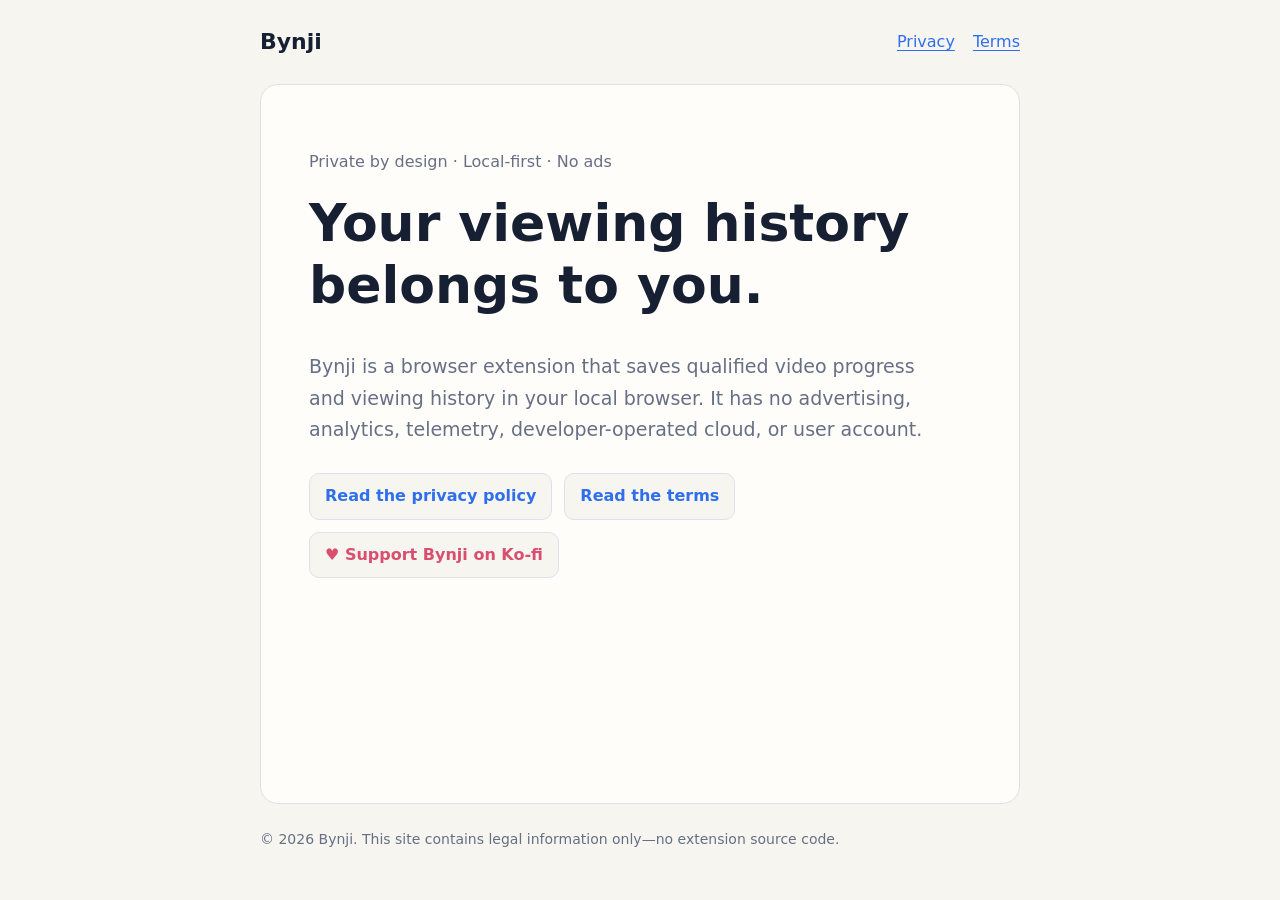
==== index.html @ 29be1745 "Add files via upload" ====
<!doctype html>
<!-- Standalone public legal site for Bynji. -->
<html lang="en">
  <head>
    <meta charset="utf-8" />
    <meta name="viewport" content="width=device-width, initial-scale=1" />
    <meta
      name="description"
      content="Official legal and privacy information for Bynji."
    />
    <title>Bynji · Private, local-first viewing history</title>
    <link rel="stylesheet" href="site.css" />
  </head>
  <body>
    <header>
      <a class="brand" href="index.html">Bynji</a>
      <nav aria-label="Legal pages">
        <a href="privacy.html">Privacy</a>
        <a href="terms.html">Terms</a>
      </nav>
    </header>
    <main>
      <p class="muted">Private by design · Local-first · No ads</p>
      <h1>Your viewing history belongs to you.</h1>
      <p class="lede">
        Bynji is a browser extension that saves qualified video progress and
        viewing history in your local browser. It has no advertising, analytics,
        telemetry, developer-operated cloud, or user account.
      </p>
      <div class="actions">
        <a class="button" href="privacy.html">Read the privacy policy</a>
        <a class="button" href="terms.html">Read the terms</a>
        <a
          class="button button--heart"
          href="https://ko-fi.com/bynji"
          target="_blank"
          rel="noreferrer"
          >♥ Support Bynji on Ko-fi</a
        >
      </div>
    </main>
    <footer>
      © 2026 Bynji. This site contains legal information only—no extension
      source code.
    </footer>
  </body>
</html>
---- site.css ----
/* Standalone Bynji legal-site styles. No extension code is included. */
:root {
  color-scheme: light dark;
  --background: #f7f5f0;
  --surface: #fffdfa;
  --text: #172033;
  --muted: #667085;
  --border: #dce2ec;
  --accent: #2f6fed;
  --heart: #d94f70;
}
@media (prefers-color-scheme: dark) {
  :root {
    --background: #11151d;
    --surface: #181e29;
    --text: #f4f6fa;
    --muted: #a8b1c2;
    --border: #313a49;
    --accent: #7da6ff;
    --heart: #ff87a3;
  }
}
* {
  box-sizing: border-box;
}
body {
  margin: 0;
  background: var(--background);
  color: var(--text);
  font:
    16px/1.65 system-ui,
    -apple-system,
    BlinkMacSystemFont,
    "Segoe UI",
    sans-serif;
}
header,
main,
footer {
  width: min(760px, calc(100% - 40px));
  margin-inline: auto;
}
header {
  display: flex;
  align-items: center;
  justify-content: space-between;
  gap: 20px;
  padding-block: 24px;
}
.brand {
  color: var(--text);
  font-size: 22px;
  font-weight: 800;
  text-decoration: none;
}
nav {
  display: flex;
  flex-wrap: wrap;
  gap: 18px;
}
nav a,
main a,
footer a {
  color: var(--accent);
  text-underline-offset: 3px;
}
main {
  min-height: calc(100vh - 180px);
  border: 1px solid var(--border);
  border-radius: 18px;
  padding: clamp(24px, 5vw, 48px);
  background: var(--surface);
}
h1,
h2 {
  line-height: 1.2;
}
h1 {
  margin-top: 0;
  font-size: clamp(32px, 7vw, 52px);
}
h2 {
  margin-top: 2rem;
  font-size: 22px;
}
.lede {
  max-width: 620px;
  color: var(--muted);
  font-size: 19px;
}
.effective,
.muted {
  color: var(--muted);
}
.actions {
  display: flex;
  flex-wrap: wrap;
  gap: 12px;
  margin-top: 28px;
}
.button {
  display: inline-flex;
  min-height: 44px;
  align-items: center;
  border: 1px solid var(--border);
  border-radius: 10px;
  padding: 9px 15px;
  background: var(--background);
  font-weight: 700;
  text-decoration: none;
}
.button--heart {
  color: var(--heart);
}
footer {
  padding-block: 24px 40px;
  color: var(--muted);
  font-size: 14px;
}
ul {
  padding-left: 1.25rem;
}
@media (max-width: 520px) {
  header {
    align-items: flex-start;
    flex-direction: column;
  }
}
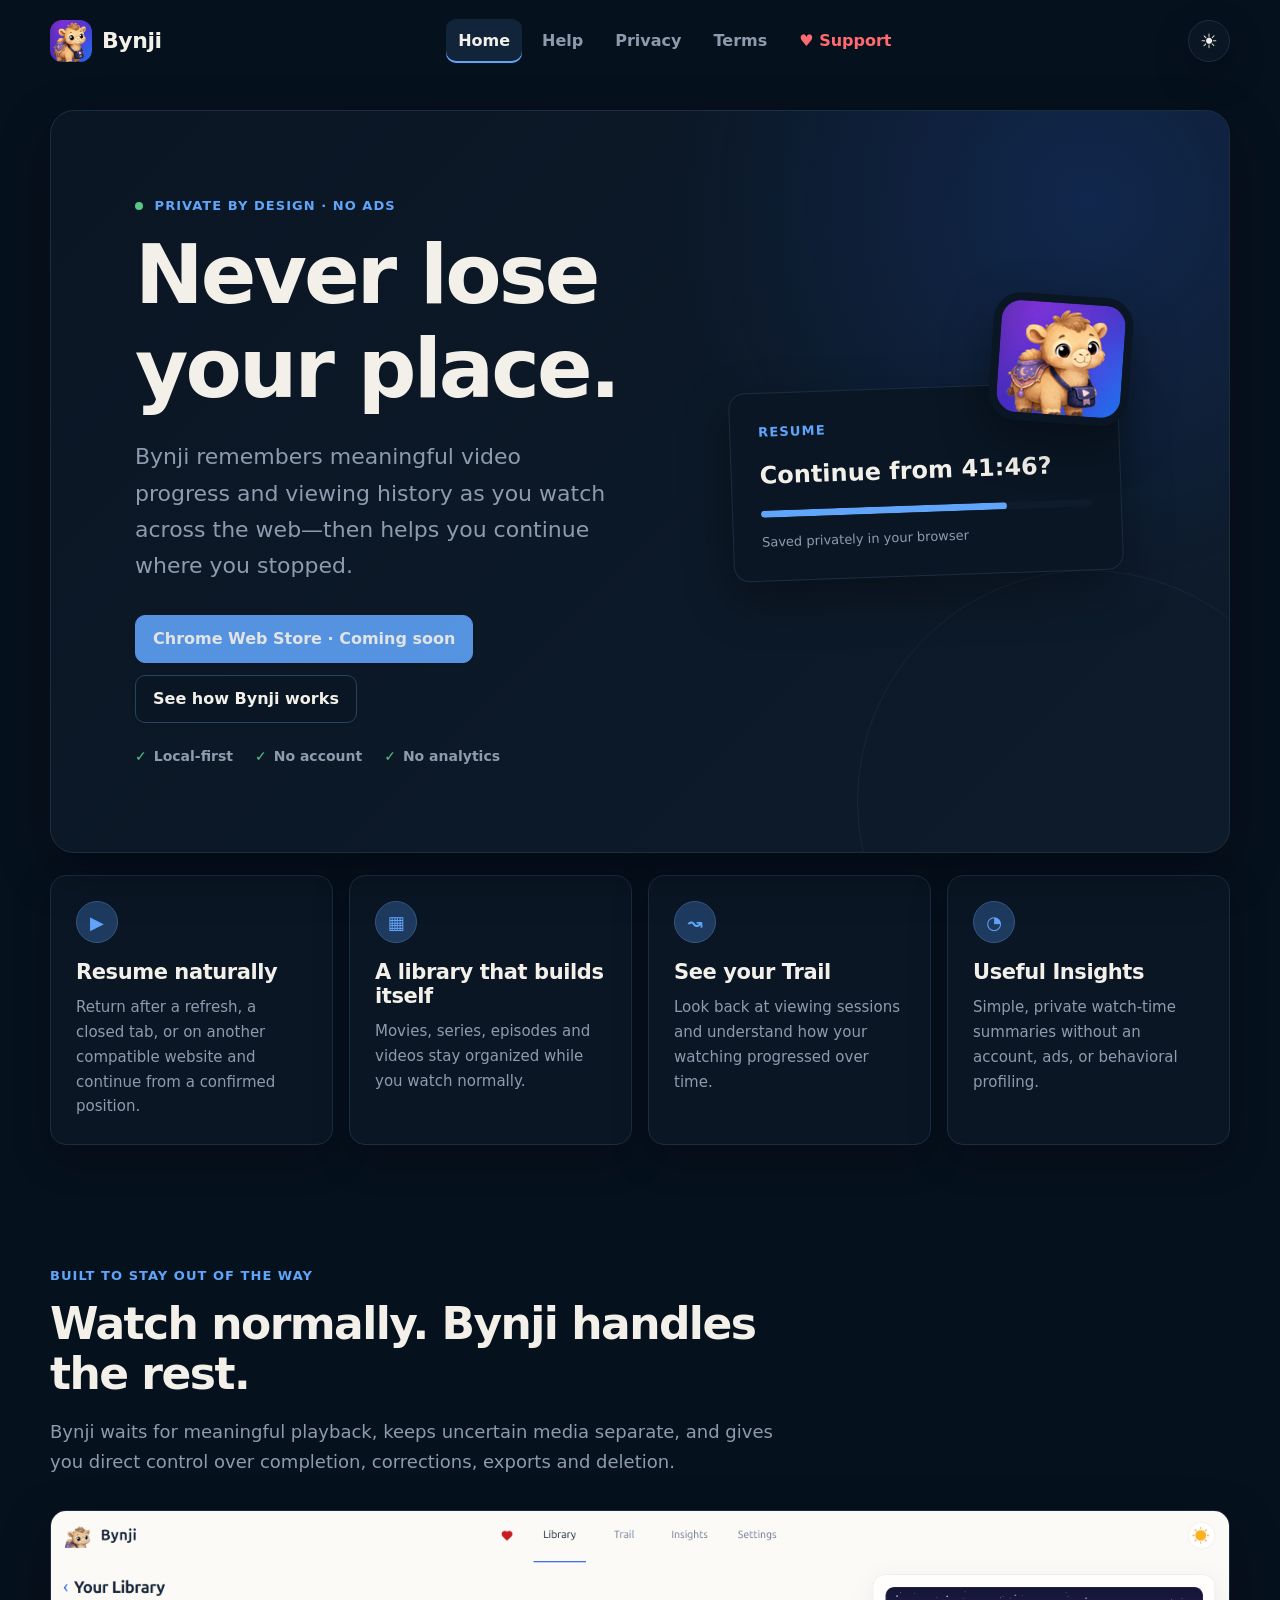
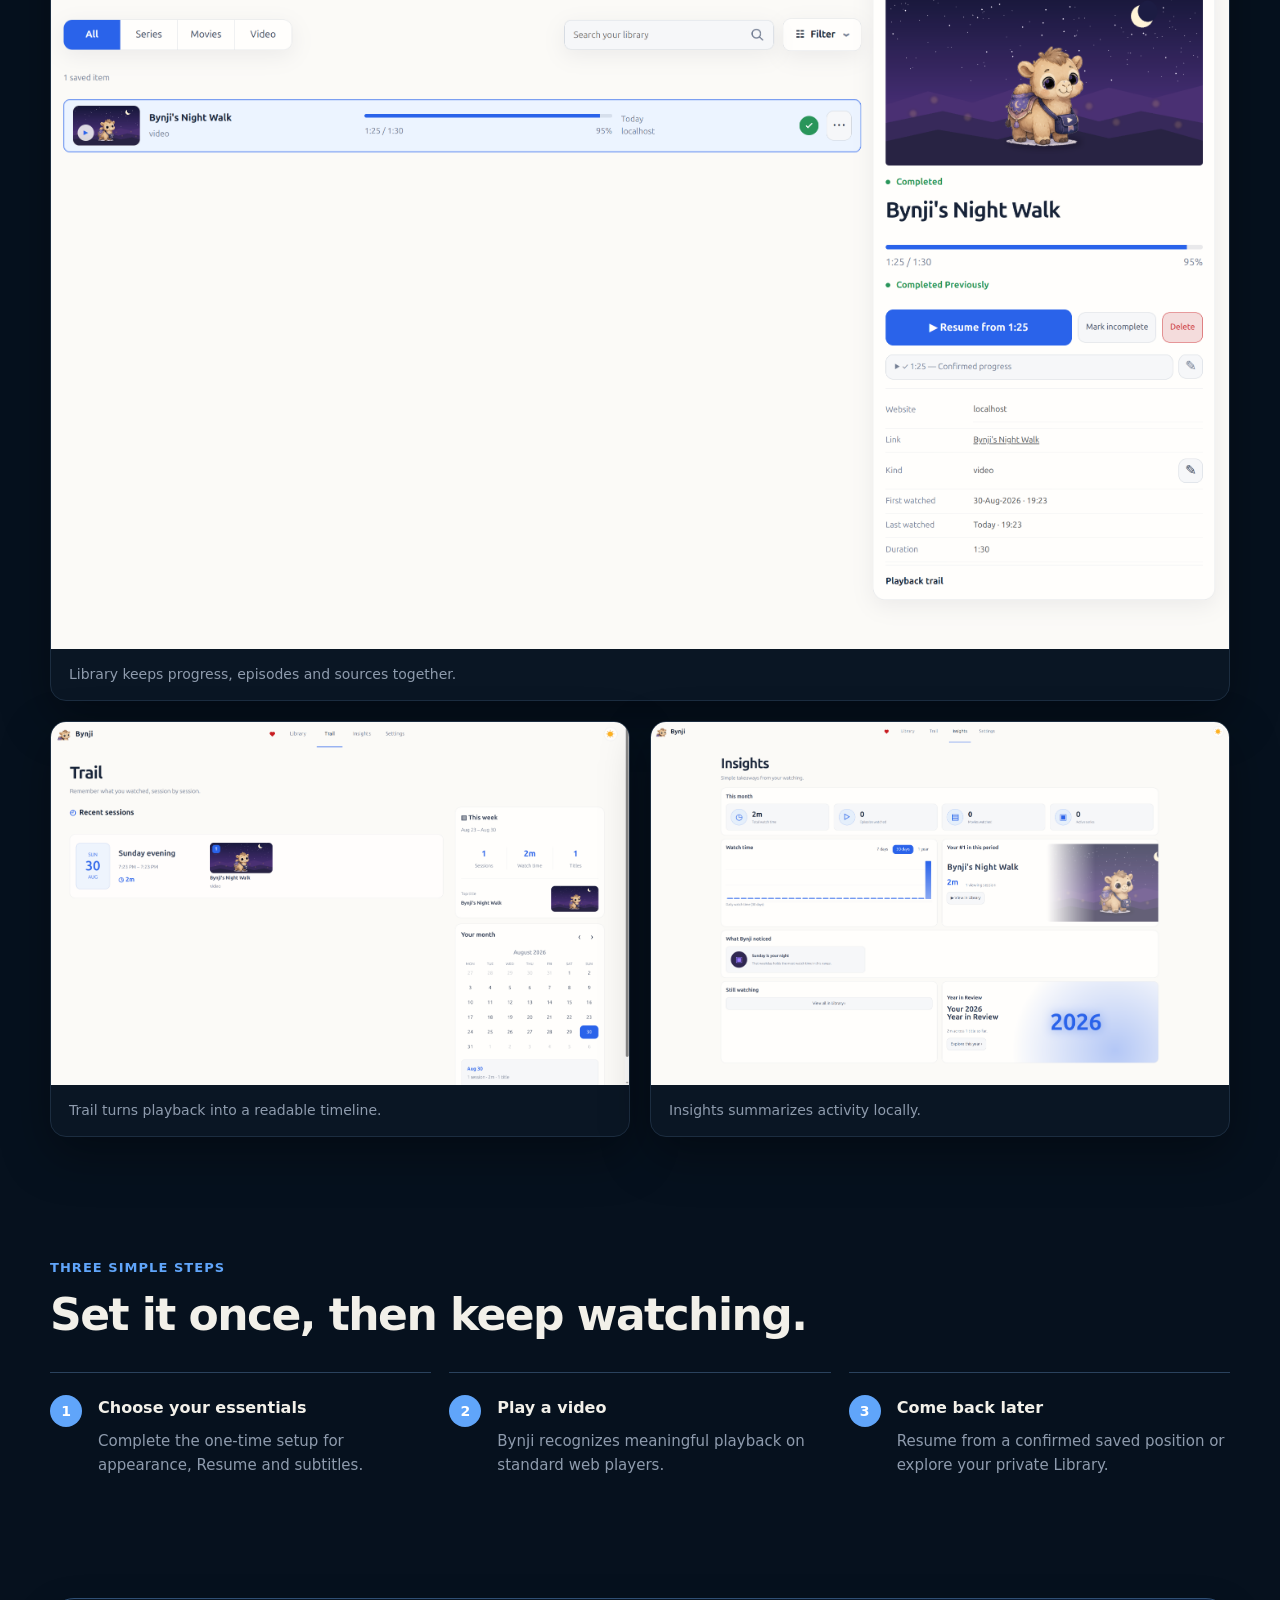
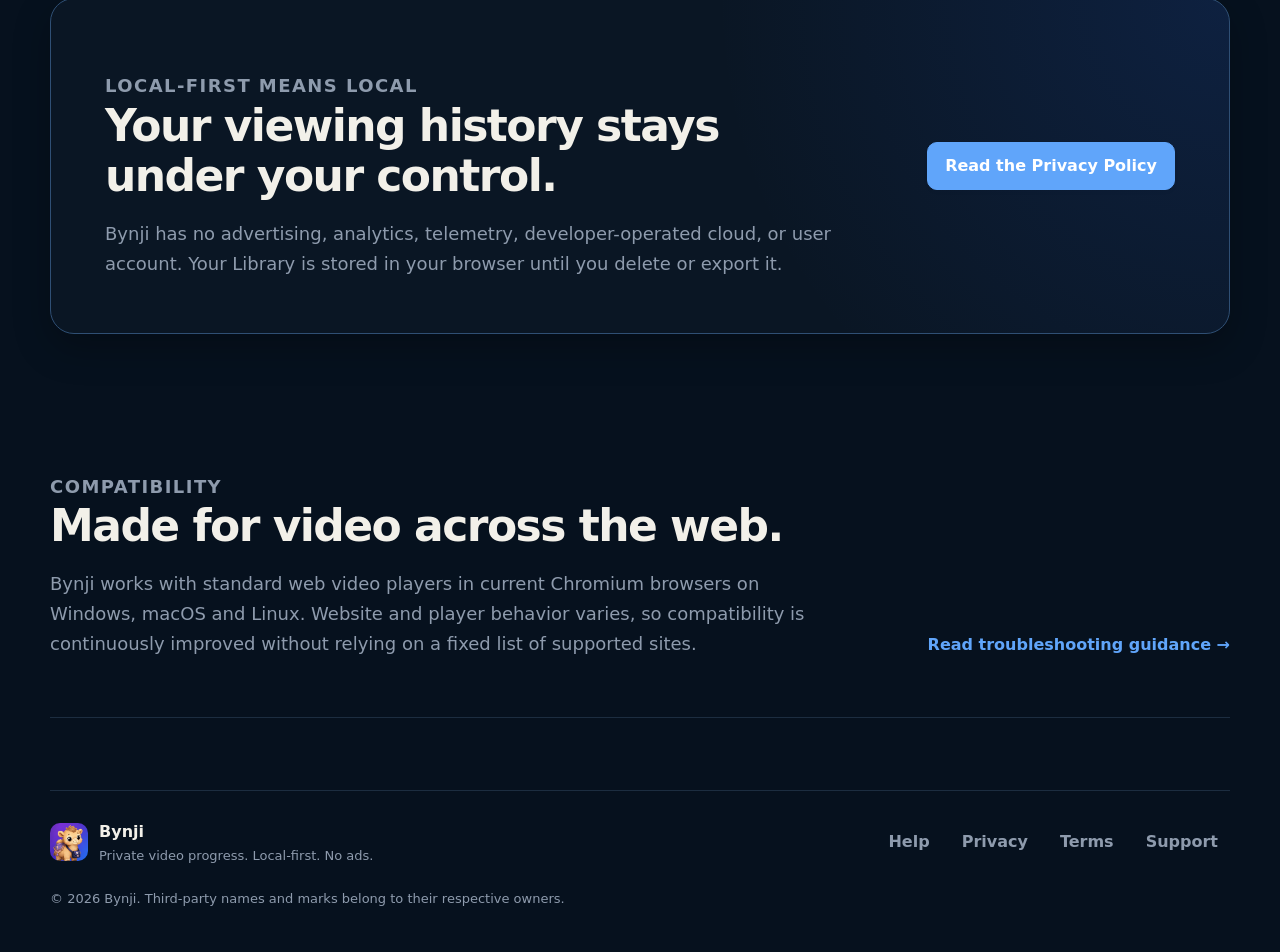
==== commit 149ad933: "Add files via upload" ====
--- a/index.html
+++ b/index.html
@@ -1,47 +1,274 @@
 <!doctype html>
-<!-- Standalone public legal site for Bynji. -->
 <html lang="en">
   <head>
     <meta charset="utf-8" />
     <meta name="viewport" content="width=device-width, initial-scale=1" />
+    <meta name="theme-color" content="#06111e" />
     <meta
       name="description"
-      content="Official legal and privacy information for Bynji."
-    />
-    <title>Bynji · Private, local-first viewing history</title>
+      content="Bynji privately remembers your video progress and viewing history across the web. Local-first. No ads."
+    />
+    <meta property="og:title" content="Bynji · Never lose your place" />
+    <meta
+      property="og:description"
+      content="Private, local-first video progress and viewing history. No ads."
+    />
+    <meta
+      property="og:image"
+      content="https://bynjiapp.github.io/bynji-legal/assets/bynji-brand-banner.png"
+    />
+    <meta property="og:url" content="https://bynjiapp.github.io/bynji-legal/" />
+    <meta property="og:type" content="website" />
+    <meta name="twitter:card" content="summary_large_image" />
+    <title>Bynji · Never lose your place</title>
+    <link
+      rel="icon"
+      type="image/png"
+      sizes="32x32"
+      href="assets/favicon-32.png"
+    />
+    <link
+      rel="icon"
+      type="image/png"
+      sizes="16x16"
+      href="assets/favicon-16.png"
+    />
+    <script src="theme.js"></script>
     <link rel="stylesheet" href="site.css" />
   </head>
   <body>
-    <header>
-      <a class="brand" href="index.html">Bynji</a>
-      <nav aria-label="Legal pages">
+    <a class="skip-link" href="#main">Skip to content</a>
+    <header class="site-header">
+      <a class="brand" href="index.html" aria-label="Bynji home">
+        <img src="assets/bynji-icon-128.png" alt="" width="42" height="42" />
+        <span>Bynji</span>
+      </a>
+      <nav class="site-nav" aria-label="Primary navigation">
+        <a aria-current="page" href="index.html">Home</a>
+        <a href="help.html">Help</a>
         <a href="privacy.html">Privacy</a>
         <a href="terms.html">Terms</a>
-      </nav>
-    </header>
-    <main>
-      <p class="muted">Private by design · Local-first · No ads</p>
-      <h1>Your viewing history belongs to you.</h1>
-      <p class="lede">
-        Bynji is a browser extension that saves qualified video progress and
-        viewing history in your local browser. It has no advertising, analytics,
-        telemetry, developer-operated cloud, or user account.
-      </p>
-      <div class="actions">
-        <a class="button" href="privacy.html">Read the privacy policy</a>
-        <a class="button" href="terms.html">Read the terms</a>
         <a
-          class="button button--heart"
+          class="nav-support"
           href="https://ko-fi.com/bynji"
           target="_blank"
           rel="noreferrer"
-          >♥ Support Bynji on Ko-fi</a
+          ><span aria-hidden="true">♥</span> Support</a
         >
+      </nav>
+    </header>
+
+    <main id="main">
+      <section class="hero" aria-labelledby="hero-title">
+        <div class="hero-copy">
+          <p class="eyebrow">
+            <span class="status-dot"></span> Private by design · No ads
+          </p>
+          <h1 id="hero-title">Never lose your place.</h1>
+          <p class="hero-lede">
+            Bynji remembers meaningful video progress and viewing history as you
+            watch across the web—then helps you continue where you stopped.
+          </p>
+          <div class="actions">
+            <span
+              class="button button--primary button--disabled"
+              aria-label="Chrome Web Store availability coming soon"
+              >Chrome Web Store · Coming soon</span
+            >
+            <a class="button" href="help.html">See how Bynji works</a>
+          </div>
+          <ul class="hero-points" aria-label="Bynji principles">
+            <li>Local-first</li>
+            <li>No account</li>
+            <li>No analytics</li>
+          </ul>
+        </div>
+        <div class="hero-art" aria-hidden="true">
+          <img
+            src="assets/bynji-icon-128.png"
+            alt=""
+            width="128"
+            height="128"
+          />
+          <div class="resume-card">
+            <span class="resume-label">Resume</span>
+            <strong>Continue from 41:46?</strong>
+            <span class="progress-track"><span></span></span>
+            <span class="resume-meta">Saved privately in your browser</span>
+          </div>
+        </div>
+      </section>
+
+      <section class="feature-grid" aria-label="Bynji features">
+        <article class="feature-card">
+          <span class="feature-icon" aria-hidden="true">▶</span>
+          <h2>Resume naturally</h2>
+          <p>
+            Return after a refresh, a closed tab, or on another compatible
+            website and continue from a confirmed position.
+          </p>
+        </article>
+        <article class="feature-card">
+          <span class="feature-icon" aria-hidden="true">▦</span>
+          <h2>A library that builds itself</h2>
+          <p>
+            Movies, series, episodes and videos stay organized while you watch
+            normally.
+          </p>
+        </article>
+        <article class="feature-card">
+          <span class="feature-icon" aria-hidden="true">↝</span>
+          <h2>See your Trail</h2>
+          <p>
+            Look back at viewing sessions and understand how your watching
+            progressed over time.
+          </p>
+        </article>
+        <article class="feature-card">
+          <span class="feature-icon" aria-hidden="true">◔</span>
+          <h2>Useful Insights</h2>
+          <p>
+            Simple, private watch-time summaries without an account, ads, or
+            behavioral profiling.
+          </p>
+        </article>
+      </section>
+
+      <section class="showcase" aria-labelledby="showcase-title">
+        <div class="section-heading">
+          <p class="eyebrow">Built to stay out of the way</p>
+          <h2 id="showcase-title">Watch normally. Bynji handles the rest.</h2>
+          <p>
+            Bynji waits for meaningful playback, keeps uncertain media separate,
+            and gives you direct control over completion, corrections, exports
+            and deletion.
+          </p>
+        </div>
+        <figure class="product-shot product-shot--wide">
+          <img
+            src="assets/library.png"
+            alt="Bynji Library showing Continue Watching, an organized series list and item details"
+            width="2879"
+            height="1804"
+          />
+          <figcaption>
+            Library keeps progress, episodes and sources together.
+          </figcaption>
+        </figure>
+        <div class="product-shot-grid">
+          <figure class="product-shot">
+            <img
+              src="assets/trail.png"
+              alt="Bynji Trail displaying viewing sessions by day"
+              width="2879"
+              height="1804"
+            />
+            <figcaption>
+              Trail turns playback into a readable timeline.
+            </figcaption>
+          </figure>
+          <figure class="product-shot">
+            <img
+              src="assets/insights.png"
+              alt="Bynji Insights showing private viewing summaries"
+              width="2879"
+              height="1804"
+            />
+            <figcaption>Insights summarizes activity locally.</figcaption>
+          </figure>
+        </div>
+      </section>
+
+      <section class="steps" aria-labelledby="steps-title">
+        <div class="section-heading">
+          <p class="eyebrow">Three simple steps</p>
+          <h2 id="steps-title">Set it once, then keep watching.</h2>
+        </div>
+        <ol class="step-list">
+          <li>
+            <span>1</span>
+            <div>
+              <strong>Choose your essentials</strong>
+              <p>
+                Complete the one-time setup for appearance, Resume and
+                subtitles.
+              </p>
+            </div>
+          </li>
+          <li>
+            <span>2</span>
+            <div>
+              <strong>Play a video</strong>
+              <p>
+                Bynji recognizes meaningful playback on standard web players.
+              </p>
+            </div>
+          </li>
+          <li>
+            <span>3</span>
+            <div>
+              <strong>Come back later</strong>
+              <p>
+                Resume from a confirmed saved position or explore your private
+                Library.
+              </p>
+            </div>
+          </li>
+        </ol>
+      </section>
+
+      <section class="privacy-banner" aria-labelledby="privacy-title">
+        <div>
+          <p class="eyebrow">Local-first means local</p>
+          <h2 id="privacy-title">
+            Your viewing history stays under your control.
+          </h2>
+          <p>
+            Bynji has no advertising, analytics, telemetry, developer-operated
+            cloud, or user account. Your Library is stored in your browser until
+            you delete or export it.
+          </p>
+        </div>
+        <a class="button button--primary" href="privacy.html"
+          >Read the Privacy Policy</a
+        >
+      </section>
+
+      <section class="compatibility" aria-labelledby="compatibility-title">
+        <div class="section-heading">
+          <p class="eyebrow">Compatibility</p>
+          <h2 id="compatibility-title">Made for video across the web.</h2>
+          <p>
+            Bynji works with standard web video players in current Chromium
+            browsers on Windows, macOS and Linux. Website and player behavior
+            varies, so compatibility is continuously improved without relying on
+            a fixed list of supported sites.
+          </p>
+        </div>
+        <a class="text-link" href="help.html#troubleshooting"
+          >Read troubleshooting guidance <span aria-hidden="true">→</span></a
+        >
+      </section>
+    </main>
+
+    <footer class="site-footer">
+      <div class="footer-brand">
+        <img src="assets/bynji-icon-128.png" alt="" width="38" height="38" />
+        <div>
+          <strong>Bynji</strong
+          ><span>Private video progress. Local-first. No ads.</span>
+        </div>
       </div>
-    </main>
-    <footer>
-      © 2026 Bynji. This site contains legal information only—no extension
-      source code.
+      <nav aria-label="Footer navigation">
+        <a href="help.html">Help</a>
+        <a href="privacy.html">Privacy</a>
+        <a href="terms.html">Terms</a>
+        <a href="support.html">Support</a>
+      </nav>
+      <p>
+        © 2026 Bynji. Third-party names and marks belong to their respective
+        owners.
+      </p>
     </footer>
   </body>
 </html>
--- a/site.css
+++ b/site.css
@@ -1,128 +1,900 @@
-/* Standalone Bynji legal-site styles. No extension code is included. */
 :root {
-  color-scheme: light dark;
-  --background: #f7f5f0;
-  --surface: #fffdfa;
-  --text: #172033;
-  --muted: #667085;
-  --border: #dce2ec;
-  --accent: #2f6fed;
-  --heart: #d94f70;
-}
-@media (prefers-color-scheme: dark) {
-  :root {
-    --background: #11151d;
-    --surface: #181e29;
-    --text: #f4f6fa;
-    --muted: #a8b1c2;
-    --border: #313a49;
-    --accent: #7da6ff;
-    --heart: #ff87a3;
-  }
-}
+  color-scheme: dark;
+  --background: #06111e;
+  --surface: #0a1624;
+  --surface-secondary: #0e1b2a;
+  --surface-hover: #12243a;
+  --surface-selected: #0d2949;
+  --text: #c8d0dc;
+  --text-strong: #f2f0e9;
+  --muted: #8e9bad;
+  --border: #1c2d40;
+  --border-strong: #2a425d;
+  --accent: #60a5fa;
+  --accent-hover: #93c5fd;
+  --accent-soft: #1e3a5f;
+  --success: #56c785;
+  --heart: #ff6a70;
+  --shadow: 0 18px 48px rgb(0 0 0 / 34%);
+  --shadow-soft: 0 14px 36px rgb(0 0 0 / 26%);
+  --radius-small: 10px;
+  --radius: 16px;
+  --radius-large: 24px;
+  --content: 1180px;
+  --font:
+    Inter, ui-sans-serif, system-ui, -apple-system, BlinkMacSystemFont,
+    "Segoe UI", sans-serif;
+}
+
+:root[data-theme="light"] {
+  color-scheme: light;
+  --background: #fbfaf7;
+  --surface: #fffefc;
+  --surface-secondary: #f6f7f9;
+  --surface-hover: #f1f5fb;
+  --surface-selected: #edf4ff;
+  --text: #344158;
+  --text-strong: #101d35;
+  --muted: #758095;
+  --border: #e2e5e9;
+  --border-strong: #cfd5dd;
+  --accent: #2563eb;
+  --accent-hover: #1d4ed8;
+  --accent-soft: #dbeafe;
+  --success: #24965a;
+  --heart: #d51f2a;
+  --shadow: 0 14px 38px rgb(16 29 53 / 8%);
+  --shadow-soft: 0 8px 28px rgb(16 29 53 / 6%);
+}
+
 * {
   box-sizing: border-box;
 }
+
+html {
+  scroll-behavior: smooth;
+}
+
 body {
   margin: 0;
   background: var(--background);
   color: var(--text);
-  font:
-    16px/1.65 system-ui,
-    -apple-system,
-    BlinkMacSystemFont,
-    "Segoe UI",
-    sans-serif;
-}
-header,
+  font: 16px/1.65 var(--font);
+  text-rendering: optimizeLegibility;
+}
+
+img {
+  display: block;
+  max-width: 100%;
+}
+
+a {
+  color: var(--accent);
+  text-decoration-thickness: 1px;
+  text-underline-offset: 3px;
+}
+
+button,
+a {
+  -webkit-tap-highlight-color: transparent;
+}
+
+:focus-visible {
+  outline: 3px solid var(--accent);
+  outline-offset: 3px;
+}
+
+.skip-link {
+  position: fixed;
+  z-index: 20;
+  top: 10px;
+  left: 10px;
+  translate: 0 -150%;
+  border-radius: var(--radius-small);
+  padding: 10px 14px;
+  background: var(--accent);
+  color: #fff;
+  font-weight: 750;
+  text-decoration: none;
+}
+
+.skip-link:focus {
+  translate: 0;
+}
+
+.site-header,
 main,
-footer {
-  width: min(760px, calc(100% - 40px));
+.site-footer {
+  width: min(var(--content), calc(100% - 40px));
   margin-inline: auto;
 }
-header {
+
+.site-header {
+  min-height: 82px;
   display: flex;
   align-items: center;
   justify-content: space-between;
-  gap: 20px;
-  padding-block: 24px;
-}
+  gap: 32px;
+  padding-block: 16px;
+}
+
 .brand {
-  color: var(--text);
+  display: inline-flex;
+  align-items: center;
+  gap: 10px;
+  color: var(--text-strong);
   font-size: 22px;
   font-weight: 800;
+  letter-spacing: -0.02em;
   text-decoration: none;
 }
-nav {
+
+.brand img {
+  border-radius: 12px;
+}
+
+.site-nav,
+.site-footer nav {
   display: flex;
+  align-items: center;
   flex-wrap: wrap;
-  gap: 18px;
-}
-nav a,
-main a,
-footer a {
+  gap: 8px;
+}
+
+.site-nav a,
+.site-footer nav a {
+  border-radius: var(--radius-small);
+  padding: 9px 12px;
+  color: var(--muted);
+  font-weight: 650;
+  text-decoration: none;
+}
+
+.site-nav a:hover,
+.site-footer nav a:hover,
+.site-nav a[aria-current="page"] {
+  background: var(--surface-hover);
+  color: var(--text-strong);
+}
+
+.site-nav a[aria-current="page"] {
+  box-shadow: inset 0 -2px var(--accent);
+}
+
+.site-nav .nav-support {
+  color: var(--heart);
+}
+
+.theme-toggle {
+  width: 42px;
+  height: 42px;
+  flex: 0 0 auto;
+  display: inline-grid;
+  place-items: center;
+  border: 1px solid var(--border);
+  border-radius: 50%;
+  padding: 0;
+  background: var(--surface);
+  color: var(--text-strong);
+  cursor: pointer;
+  font: 20px/1 var(--font);
+  box-shadow: var(--shadow-soft);
+}
+
+.theme-toggle:hover {
+  border-color: var(--accent);
+  background: var(--surface-hover);
+}
+
+main {
+  padding-block: 28px 72px;
+}
+
+.hero {
+  position: relative;
+  overflow: hidden;
+  min-height: 580px;
+  display: grid;
+  grid-template-columns: minmax(0, 1.05fr) minmax(360px, 0.95fr);
+  align-items: center;
+  gap: clamp(44px, 7vw, 96px);
+  border: 1px solid var(--border);
+  border-radius: var(--radius-large);
+  padding: clamp(38px, 7vw, 84px);
+  background:
+    radial-gradient(circle at 88% 12%, rgb(37 99 235 / 19%), transparent 34%),
+    linear-gradient(135deg, var(--surface), var(--surface-secondary));
+  box-shadow: var(--shadow);
+}
+
+.hero::after {
+  position: absolute;
+  right: -90px;
+  bottom: -180px;
+  width: 460px;
+  height: 460px;
+  border: 1px solid var(--border);
+  border-radius: 50%;
+  content: "";
+  opacity: 0.65;
+}
+
+.hero-copy,
+.hero-art {
+  position: relative;
+  z-index: 1;
+}
+
+.eyebrow {
+  margin: 0 0 12px;
   color: var(--accent);
-  text-underline-offset: 3px;
-}
-main {
-  min-height: calc(100vh - 180px);
-  border: 1px solid var(--border);
-  border-radius: 18px;
-  padding: clamp(24px, 5vw, 48px);
-  background: var(--surface);
-}
+  font-size: 13px;
+  font-weight: 800;
+  letter-spacing: 0.08em;
+  text-transform: uppercase;
+}
+
+.status-dot {
+  display: inline-block;
+  width: 8px;
+  height: 8px;
+  margin-right: 6px;
+  border-radius: 50%;
+  background: var(--success);
+}
+
 h1,
+h2,
+h3,
+p {
+  overflow-wrap: break-word;
+}
+
+h1,
+h2,
+h3 {
+  color: var(--text-strong);
+  line-height: 1.14;
+  letter-spacing: -0.035em;
+}
+
+h1 {
+  max-width: 720px;
+  margin: 0;
+  font-size: clamp(46px, 7.5vw, 82px);
+}
+
 h2 {
-  line-height: 1.2;
-}
-h1 {
-  margin-top: 0;
-  font-size: clamp(32px, 7vw, 52px);
-}
-h2 {
-  margin-top: 2rem;
-  font-size: 22px;
-}
-.lede {
-  max-width: 620px;
-  color: var(--muted);
-  font-size: 19px;
-}
-.effective,
-.muted {
-  color: var(--muted);
-}
+  margin: 0;
+  font-size: clamp(28px, 4vw, 44px);
+}
+
+h3 {
+  margin: 0;
+  font-size: 20px;
+}
+
+.hero-lede {
+  max-width: 650px;
+  margin: 24px 0 0;
+  color: var(--muted);
+  font-size: clamp(18px, 2vw, 22px);
+}
+
 .actions {
   display: flex;
   flex-wrap: wrap;
   gap: 12px;
+  margin-top: 30px;
+}
+
+.button {
+  min-height: 46px;
+  display: inline-flex;
+  align-items: center;
+  justify-content: center;
+  gap: 8px;
+  border: 1px solid var(--border-strong);
+  border-radius: var(--radius-small);
+  padding: 10px 17px;
+  background: var(--surface);
+  color: var(--text-strong);
+  font-weight: 750;
+  text-align: center;
+  text-decoration: none;
+  box-shadow: 0 2px 4px rgb(16 29 53 / 4%);
+}
+
+.button:hover {
+  border-color: var(--accent);
+  background: var(--surface-hover);
+}
+
+.button--primary {
+  border-color: var(--accent);
+  background: var(--accent);
+  color: #fff;
+}
+
+.button--primary:hover {
+  border-color: var(--accent-hover);
+  background: var(--accent-hover);
+}
+
+.button--disabled {
+  cursor: default;
+  opacity: 0.88;
+}
+
+.hero-points {
+  display: flex;
+  flex-wrap: wrap;
+  gap: 10px 22px;
+  margin: 22px 0 0;
+  padding: 0;
+  color: var(--muted);
+  font-size: 14px;
+  font-weight: 650;
+  list-style: none;
+}
+
+.hero-points li::before {
+  margin-right: 7px;
+  color: var(--success);
+  content: "✓";
+}
+
+.hero-art {
+  min-height: 350px;
+  display: grid;
+  place-items: center;
+}
+
+.hero-art > img {
+  position: absolute;
+  z-index: 2;
+  top: -12px;
+  right: 14px;
+  width: clamp(92px, 13vw, 140px);
+  border: 8px solid var(--surface);
+  border-radius: 28px;
+  box-shadow: var(--shadow);
+  rotate: 4deg;
+}
+
+.resume-card {
+  width: min(100%, 390px);
+  display: grid;
+  gap: 14px;
+  border: 1px solid var(--border);
+  border-radius: var(--radius);
+  padding: 28px;
+  background: var(--surface);
+  box-shadow: var(--shadow);
+  rotate: -2deg;
+}
+
+.resume-label {
+  color: var(--accent);
+  font-size: 13px;
+  font-weight: 800;
+  letter-spacing: 0.09em;
+  text-transform: uppercase;
+}
+
+.resume-card strong {
+  color: var(--text-strong);
+  font-size: 24px;
+}
+
+.progress-track {
+  overflow: hidden;
+  height: 7px;
+  border-radius: 99px;
+  background: var(--surface-secondary);
+}
+
+.progress-track span {
+  display: block;
+  width: 74%;
+  height: 100%;
+  border-radius: inherit;
+  background: var(--accent);
+}
+
+.resume-meta {
+  color: var(--muted);
+  font-size: 13px;
+}
+
+.feature-grid {
+  display: grid;
+  grid-template-columns: repeat(4, minmax(0, 1fr));
+  gap: 16px;
+  margin-top: 22px;
+}
+
+.feature-card {
+  border: 1px solid var(--border);
+  border-radius: var(--radius);
+  padding: 25px;
+  background: var(--surface);
+  box-shadow: var(--shadow-soft);
+}
+
+.feature-card h2 {
+  margin-top: 18px;
+  font-size: 21px;
+  letter-spacing: -0.02em;
+}
+
+.feature-card p {
+  margin: 10px 0 0;
+  color: var(--muted);
+  font-size: 15px;
+}
+
+.feature-icon {
+  width: 42px;
+  height: 42px;
+  display: inline-grid;
+  place-items: center;
+  border: 1px solid color-mix(in srgb, var(--accent) 35%, var(--border));
+  border-radius: 50%;
+  background: var(--accent-soft);
+  color: var(--accent);
+  font-size: 18px;
+  font-weight: 800;
+}
+
+.showcase,
+.steps,
+.compatibility {
+  margin-top: clamp(72px, 10vw, 120px);
+}
+
+.section-heading {
+  max-width: 760px;
+}
+
+.section-heading > p:not(.eyebrow),
+.compatibility p,
+.privacy-banner p {
+  margin: 18px 0 0;
+  color: var(--muted);
+  font-size: 18px;
+}
+
+.product-shot {
+  overflow: hidden;
+  margin: 0;
+  border: 1px solid var(--border);
+  border-radius: var(--radius);
+  background: var(--surface);
+  box-shadow: var(--shadow);
+}
+
+.product-shot--wide {
+  margin-top: 34px;
+}
+
+.product-shot img {
+  width: 100%;
+  height: auto;
+  background: var(--surface-secondary);
+}
+
+.product-shot figcaption {
+  padding: 14px 18px;
+  color: var(--muted);
+  font-size: 14px;
+}
+
+.product-shot-grid {
+  display: grid;
+  grid-template-columns: repeat(2, minmax(0, 1fr));
+  gap: 20px;
+  margin-top: 20px;
+}
+
+.step-list {
+  display: grid;
+  grid-template-columns: repeat(3, minmax(0, 1fr));
+  gap: 18px;
+  margin: 32px 0 0;
+  padding: 0;
+  list-style: none;
+}
+
+.step-list li {
+  display: flex;
+  gap: 16px;
+  border-top: 1px solid var(--border-strong);
+  padding-top: 22px;
+}
+
+.step-list li > span {
+  flex: 0 0 auto;
+  width: 32px;
+  height: 32px;
+  display: grid;
+  place-items: center;
+  border-radius: 50%;
+  background: var(--accent);
+  color: #fff;
+  font-size: 14px;
+  font-weight: 800;
+}
+
+.step-list strong {
+  display: block;
+  color: var(--text-strong);
+}
+
+.step-list p {
+  margin: 7px 0 0;
+  color: var(--muted);
+  font-size: 15px;
+}
+
+.privacy-banner {
+  display: grid;
+  grid-template-columns: minmax(0, 1fr) auto;
+  align-items: center;
+  gap: 38px;
+  margin-top: clamp(72px, 10vw, 120px);
+  border: 1px solid color-mix(in srgb, var(--accent) 28%, var(--border));
+  border-radius: var(--radius-large);
+  padding: clamp(28px, 5vw, 54px);
+  background:
+    radial-gradient(circle at 100% 0%, rgb(37 99 235 / 14%), transparent 42%),
+    var(--surface);
+  box-shadow: var(--shadow-soft);
+}
+
+.privacy-banner h2 {
+  max-width: 730px;
+}
+
+.compatibility {
+  display: flex;
+  align-items: end;
+  justify-content: space-between;
+  gap: 40px;
+  border-bottom: 1px solid var(--border);
+  padding-bottom: 58px;
+}
+
+.text-link {
+  flex: 0 0 auto;
+  font-weight: 750;
+  text-decoration: none;
+}
+
+.text-link:hover {
+  text-decoration: underline;
+}
+
+.site-footer {
+  display: grid;
+  grid-template-columns: 1fr auto;
+  align-items: center;
+  gap: 22px;
+  border-top: 1px solid var(--border);
+  padding-block: 28px 42px;
+}
+
+.footer-brand {
+  display: flex;
+  align-items: center;
+  gap: 11px;
+}
+
+.footer-brand img {
+  border-radius: 10px;
+}
+
+.footer-brand strong,
+.footer-brand span {
+  display: block;
+}
+
+.footer-brand strong {
+  color: var(--text-strong);
+}
+
+.footer-brand span,
+.site-footer > p {
+  color: var(--muted);
+  font-size: 13px;
+}
+
+.site-footer > p {
+  grid-column: 1 / -1;
+  margin: 0;
+}
+
+/* Interior pages */
+.page-shell {
+  display: grid;
+  grid-template-columns: 250px minmax(0, 1fr);
+  gap: 30px;
+  align-items: start;
+}
+
+.page-aside {
+  position: sticky;
+  top: 24px;
+  border: 1px solid var(--border);
+  border-radius: var(--radius);
+  padding: 16px;
+  background: var(--surface);
+  box-shadow: var(--shadow-soft);
+}
+
+.page-aside strong {
+  display: block;
+  margin: 3px 8px 10px;
+  color: var(--accent);
+  font-size: 12px;
+  letter-spacing: 0.08em;
+  text-transform: uppercase;
+}
+
+.page-aside nav {
+  display: grid;
+  gap: 3px;
+}
+
+.page-aside a {
+  border-radius: 8px;
+  padding: 8px;
+  color: var(--muted);
+  font-size: 14px;
+  font-weight: 650;
+  text-decoration: none;
+}
+
+.page-aside a:hover,
+.page-aside a[aria-current="true"] {
+  background: var(--surface-hover);
+  color: var(--text-strong);
+}
+
+.document,
+.help-page {
+  border: 1px solid var(--border);
+  border-radius: var(--radius);
+  padding: clamp(28px, 5vw, 58px);
+  background: var(--surface);
+  box-shadow: var(--shadow-soft);
+}
+
+.document > :first-child,
+.help-page > :first-child {
+  margin-top: 0;
+}
+
+.document h1,
+.help-page h1 {
+  font-size: clamp(38px, 6vw, 60px);
+}
+
+.document h2,
+.help-page h2 {
+  margin-top: 42px;
+  font-size: 26px;
+  letter-spacing: -0.025em;
+}
+
+.document h3,
+.help-page h3 {
   margin-top: 28px;
 }
-.button {
-  display: inline-flex;
-  min-height: 44px;
+
+.document p,
+.document li,
+.help-page p,
+.help-page li {
+  max-width: 780px;
+}
+
+.document p,
+.help-page p {
+  margin-block: 14px;
+}
+
+.document ul,
+.document ol,
+.help-page ul,
+.help-page ol {
+  padding-left: 1.3rem;
+}
+
+.document li + li,
+.help-page li + li {
+  margin-top: 8px;
+}
+
+.effective,
+.muted {
+  color: var(--muted);
+}
+
+.page-intro {
+  max-width: 760px;
+  color: var(--muted);
+  font-size: 19px;
+}
+
+.quick-grid,
+.faq-grid {
+  display: grid;
+  grid-template-columns: repeat(2, minmax(0, 1fr));
+  gap: 16px;
+  margin-top: 26px;
+}
+
+.quick-card,
+.faq-card {
+  border: 1px solid var(--border);
+  border-radius: var(--radius-small);
+  padding: 20px;
+  background: var(--surface-secondary);
+}
+
+.quick-card p,
+.faq-card p {
+  margin-bottom: 0;
+  color: var(--muted);
+}
+
+.inline-shot {
+  width: 100%;
+  margin: 28px 0;
+  overflow: hidden;
+  border: 1px solid var(--border);
+  border-radius: var(--radius);
+  box-shadow: var(--shadow);
+}
+
+.inline-shot img {
+  width: 100%;
+  height: auto;
+}
+
+.notice {
+  margin-top: 26px;
+  border-left: 4px solid var(--accent);
+  border-radius: 0 var(--radius-small) var(--radius-small) 0;
+  padding: 16px 18px;
+  background: var(--accent-soft);
+  color: var(--text-strong);
+}
+
+.support-hero {
+  min-height: 520px;
+  display: grid;
+  grid-template-columns: minmax(0, 1fr) minmax(240px, 0.7fr);
   align-items: center;
-  border: 1px solid var(--border);
-  border-radius: 10px;
-  padding: 9px 15px;
-  background: var(--background);
-  font-weight: 700;
-  text-decoration: none;
-}
-.button--heart {
-  color: var(--heart);
-}
-footer {
-  padding-block: 24px 40px;
-  color: var(--muted);
-  font-size: 14px;
-}
-ul {
-  padding-left: 1.25rem;
-}
-@media (max-width: 520px) {
-  header {
+  gap: 48px;
+}
+
+.support-hero img {
+  width: min(100%, 360px);
+  justify-self: center;
+  border-radius: var(--radius-large);
+  box-shadow: var(--shadow);
+}
+
+@media (max-width: 940px) {
+  .hero {
+    grid-template-columns: 1fr;
+  }
+
+  .hero-art {
+    min-height: 280px;
+  }
+
+  .feature-grid {
+    grid-template-columns: repeat(2, minmax(0, 1fr));
+  }
+
+  .page-shell {
+    grid-template-columns: 1fr;
+  }
+
+  .page-aside {
+    position: static;
+  }
+
+  .page-aside nav {
+    display: flex;
+    flex-wrap: wrap;
+  }
+}
+
+@media (max-width: 720px) {
+  .site-header {
+    position: relative;
     align-items: flex-start;
     flex-direction: column;
-  }
-}
+    gap: 12px;
+    padding-right: 54px;
+  }
+
+  .theme-toggle {
+    position: absolute;
+    top: 16px;
+    right: 0;
+  }
+
+  .site-nav {
+    width: 100%;
+    overflow-x: auto;
+    flex-wrap: nowrap;
+    padding-bottom: 4px;
+  }
+
+  .site-nav a {
+    flex: 0 0 auto;
+  }
+
+  .hero {
+    min-height: 0;
+    padding: 34px 24px;
+  }
+
+  .feature-grid,
+  .product-shot-grid,
+  .step-list,
+  .quick-grid,
+  .faq-grid,
+  .support-hero {
+    grid-template-columns: 1fr;
+  }
+
+  .privacy-banner {
+    grid-template-columns: 1fr;
+  }
+
+  .compatibility {
+    align-items: flex-start;
+    flex-direction: column;
+  }
+
+  .site-footer {
+    grid-template-columns: 1fr;
+  }
+}
+
+@media (max-width: 480px) {
+  .site-header,
+  main,
+  .site-footer {
+    width: min(100% - 24px, var(--content));
+  }
+
+  main {
+    padding-top: 12px;
+  }
+
+  h1 {
+    font-size: 42px;
+  }
+
+  .hero-art > img {
+    right: -2px;
+  }
+
+  .document,
+  .help-page {
+    padding: 24px 20px;
+  }
+}
+
+@media (prefers-reduced-motion: reduce) {
+  html {
+    scroll-behavior: auto;
+  }
+}
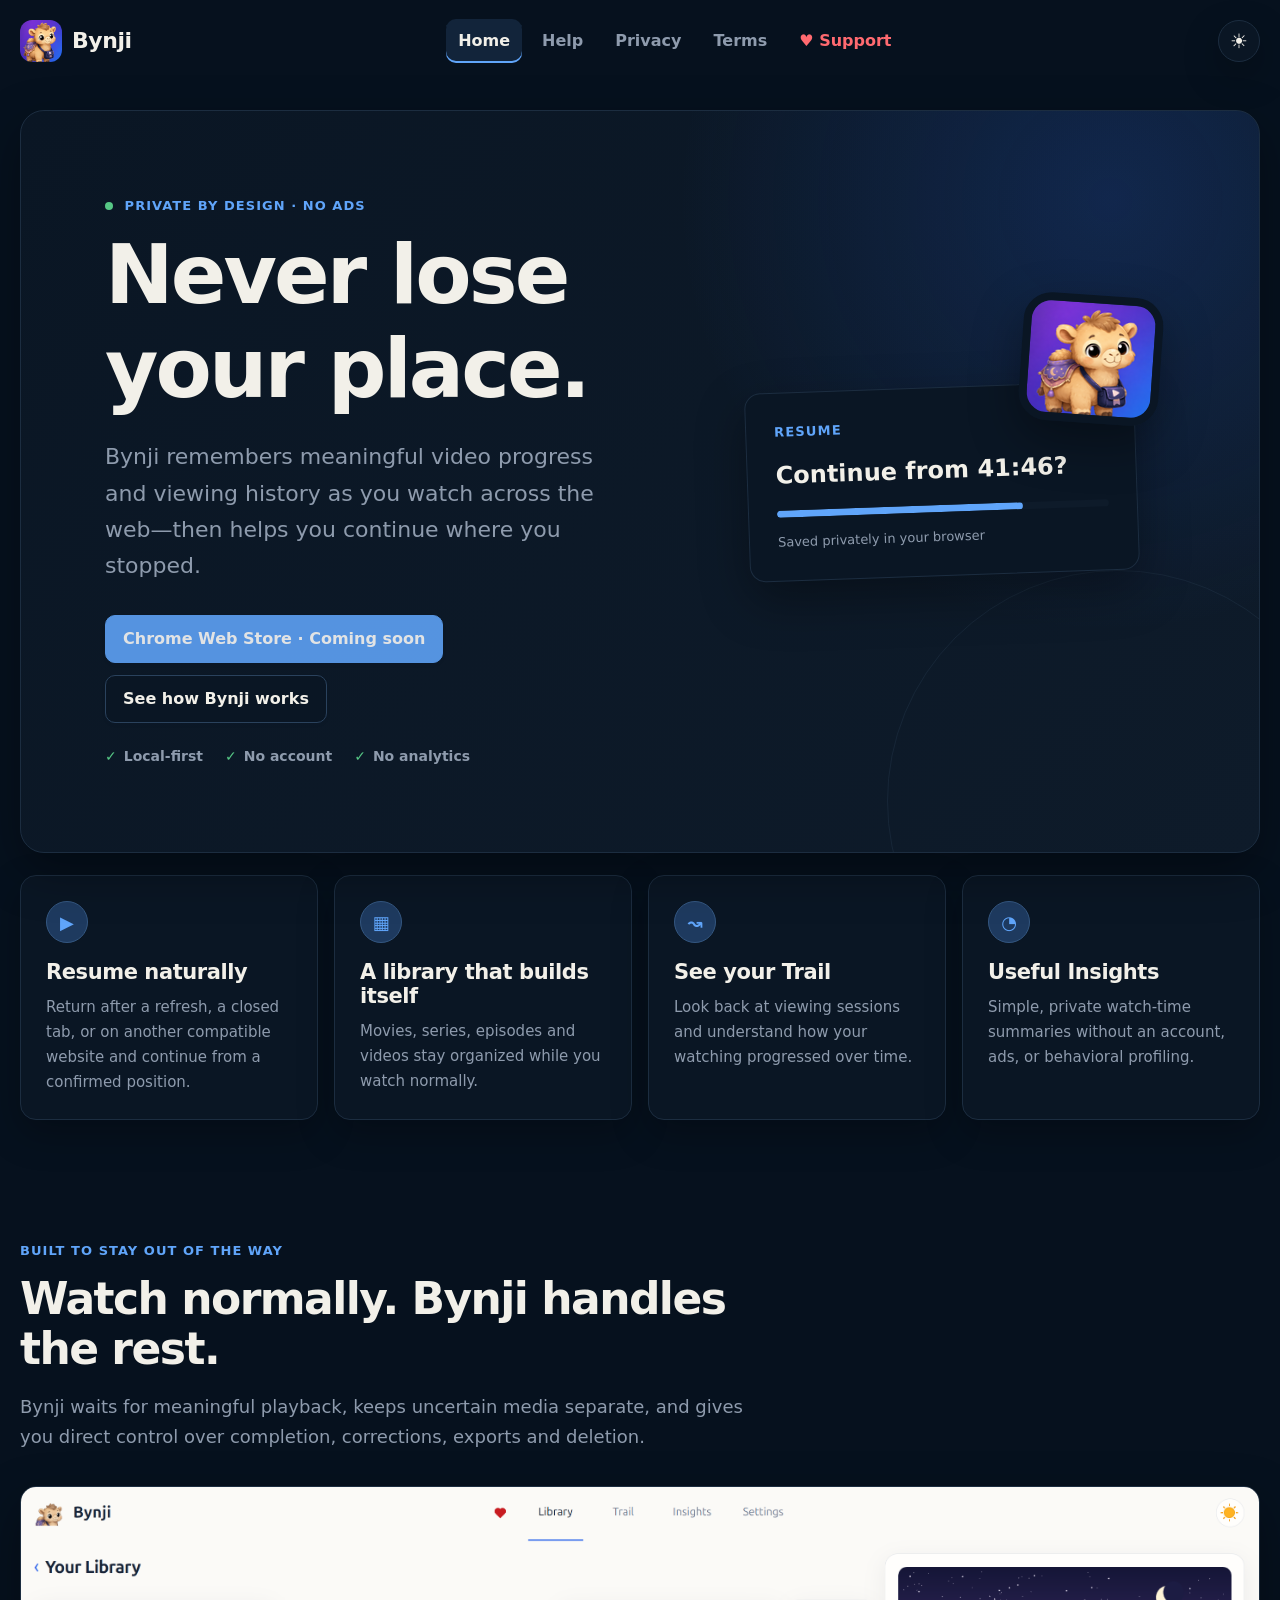
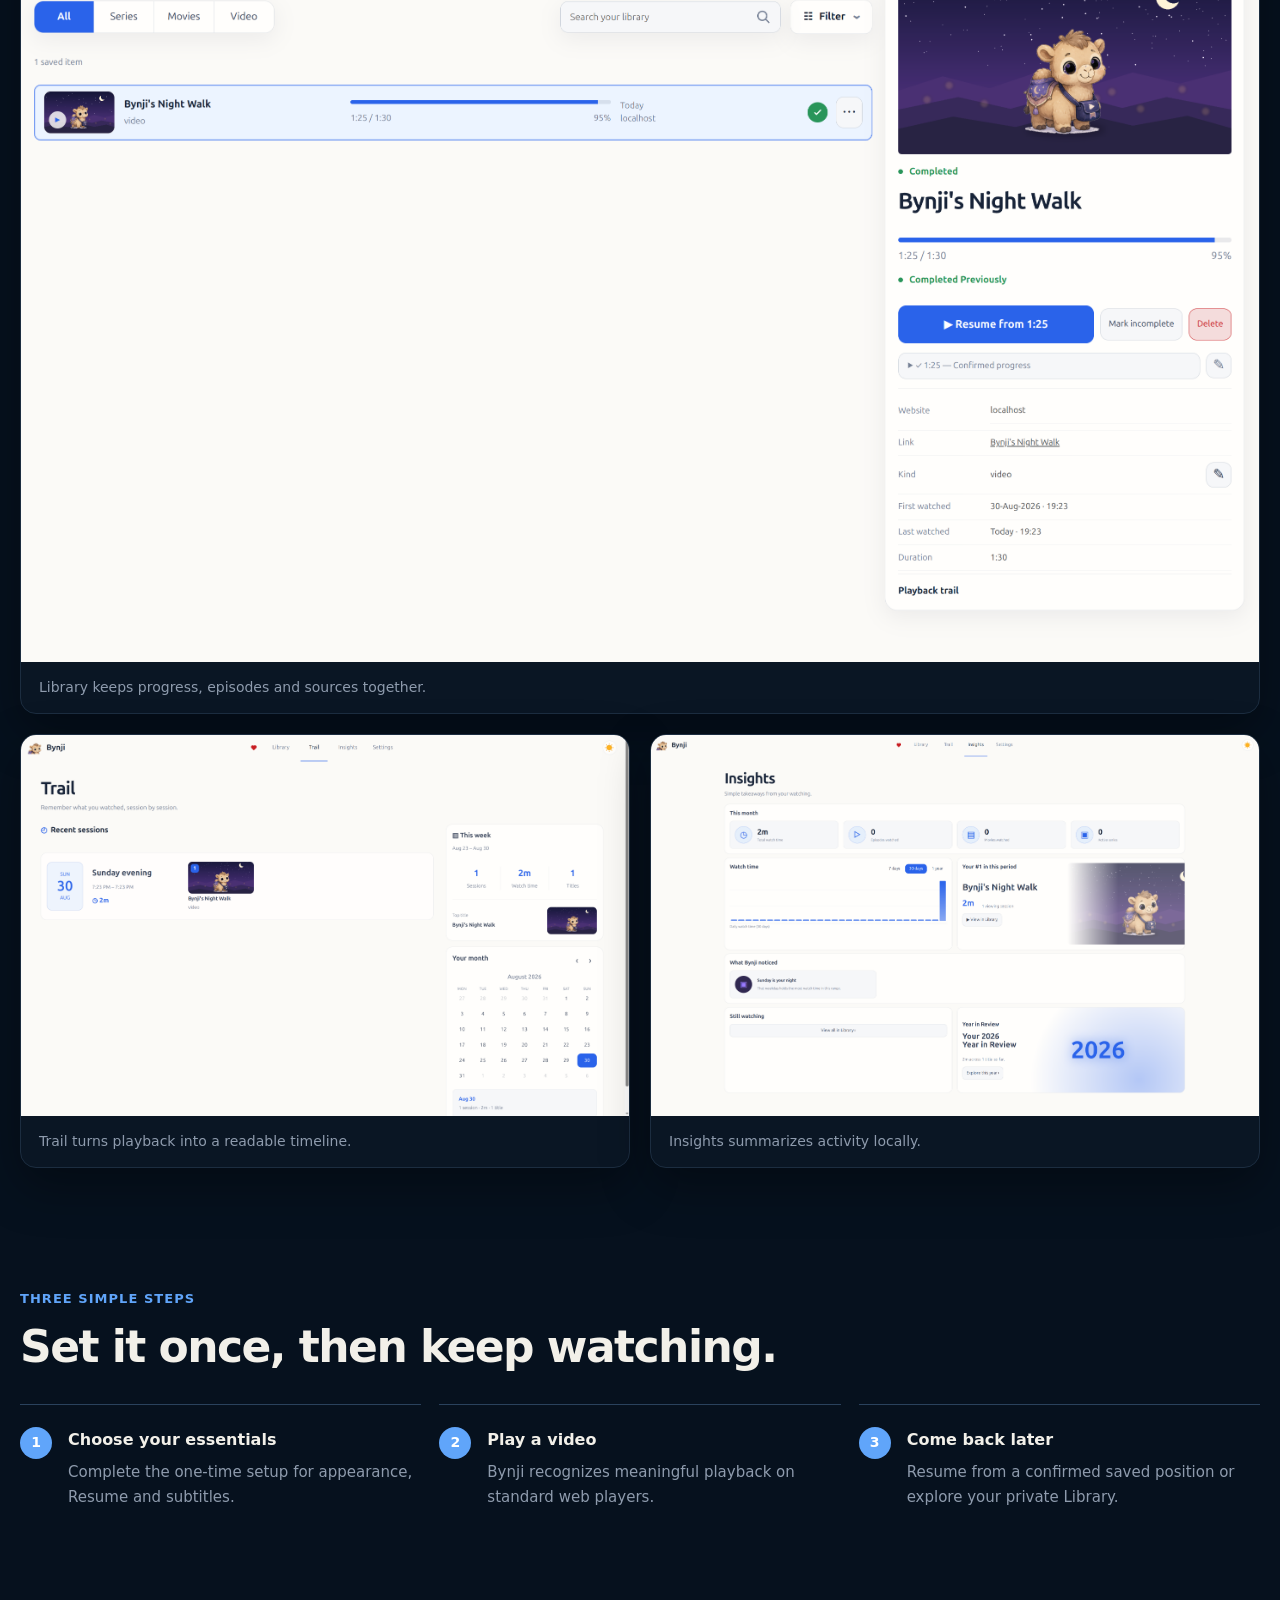
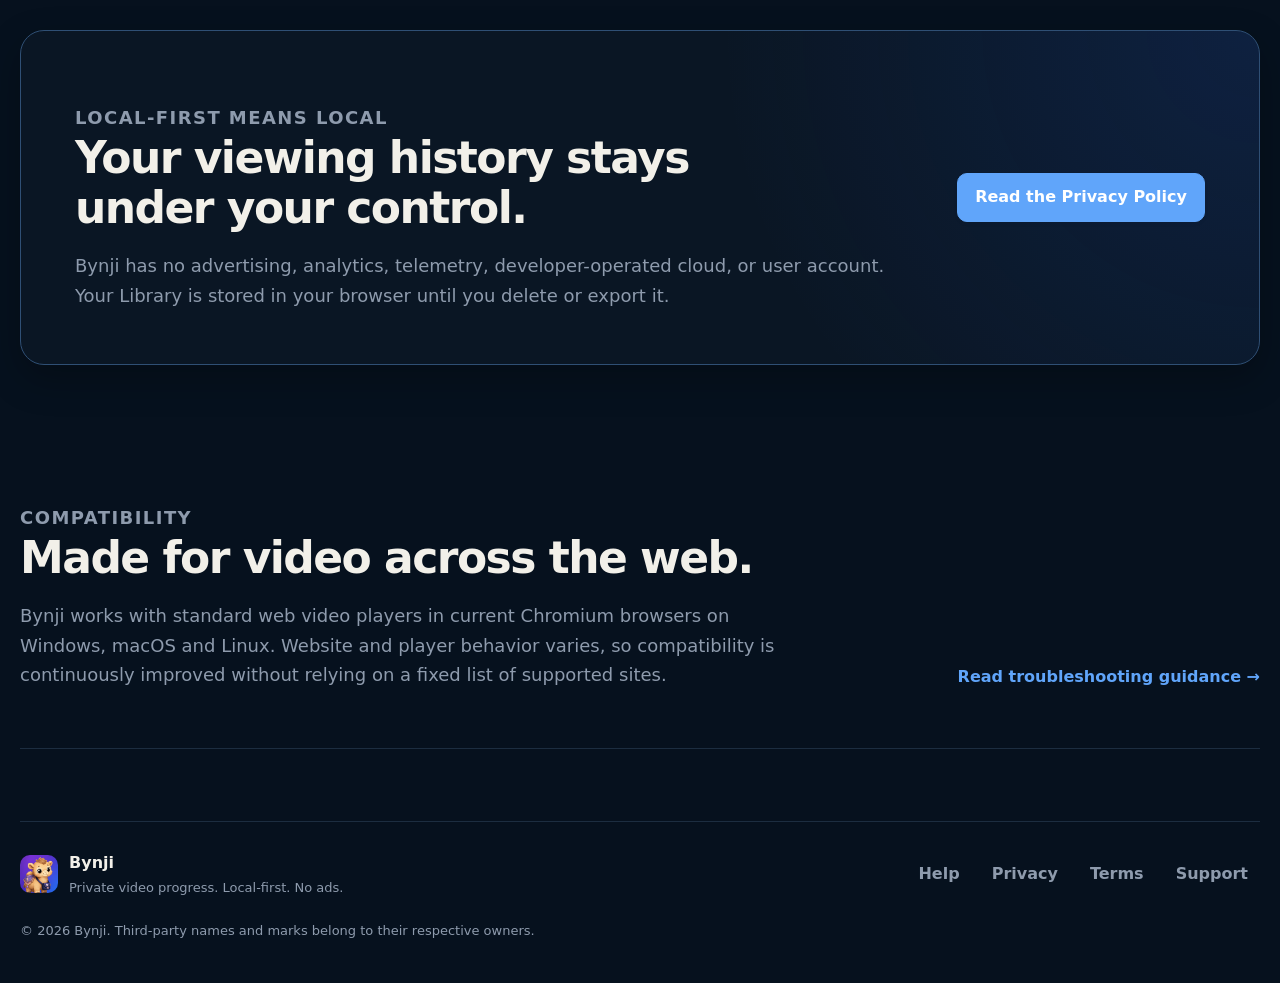
==== commit 6d5edabd: "Add files via upload" ====
--- a/index.html
+++ b/index.html
@@ -33,8 +33,8 @@
       sizes="16x16"
       href="assets/favicon-16.png"
     />
-    <script src="theme.js"></script>
-    <link rel="stylesheet" href="site.css" />
+    <script src="theme.js?v=20260831-2"></script>
+    <link rel="stylesheet" href="site.css?v=20260831-2" />
   </head>
   <body>
     <a class="skip-link" href="#main">Skip to content</a>
--- a/site.css
+++ b/site.css
@@ -20,7 +20,7 @@
   --radius-small: 10px;
   --radius: 16px;
   --radius-large: 24px;
-  --content: 1180px;
+  --content: 1380px;
   --font:
     Inter, ui-sans-serif, system-ui, -apple-system, BlinkMacSystemFont,
     "Segoe UI", sans-serif;
@@ -467,6 +467,7 @@
 
 .product-shot {
   overflow: hidden;
+  max-width: 100%;
   margin: 0;
   border: 1px solid var(--border);
   border-radius: var(--radius);
@@ -480,6 +481,7 @@
 
 .product-shot img {
   width: 100%;
+  max-width: 100%;
   height: auto;
   background: var(--surface-secondary);
 }
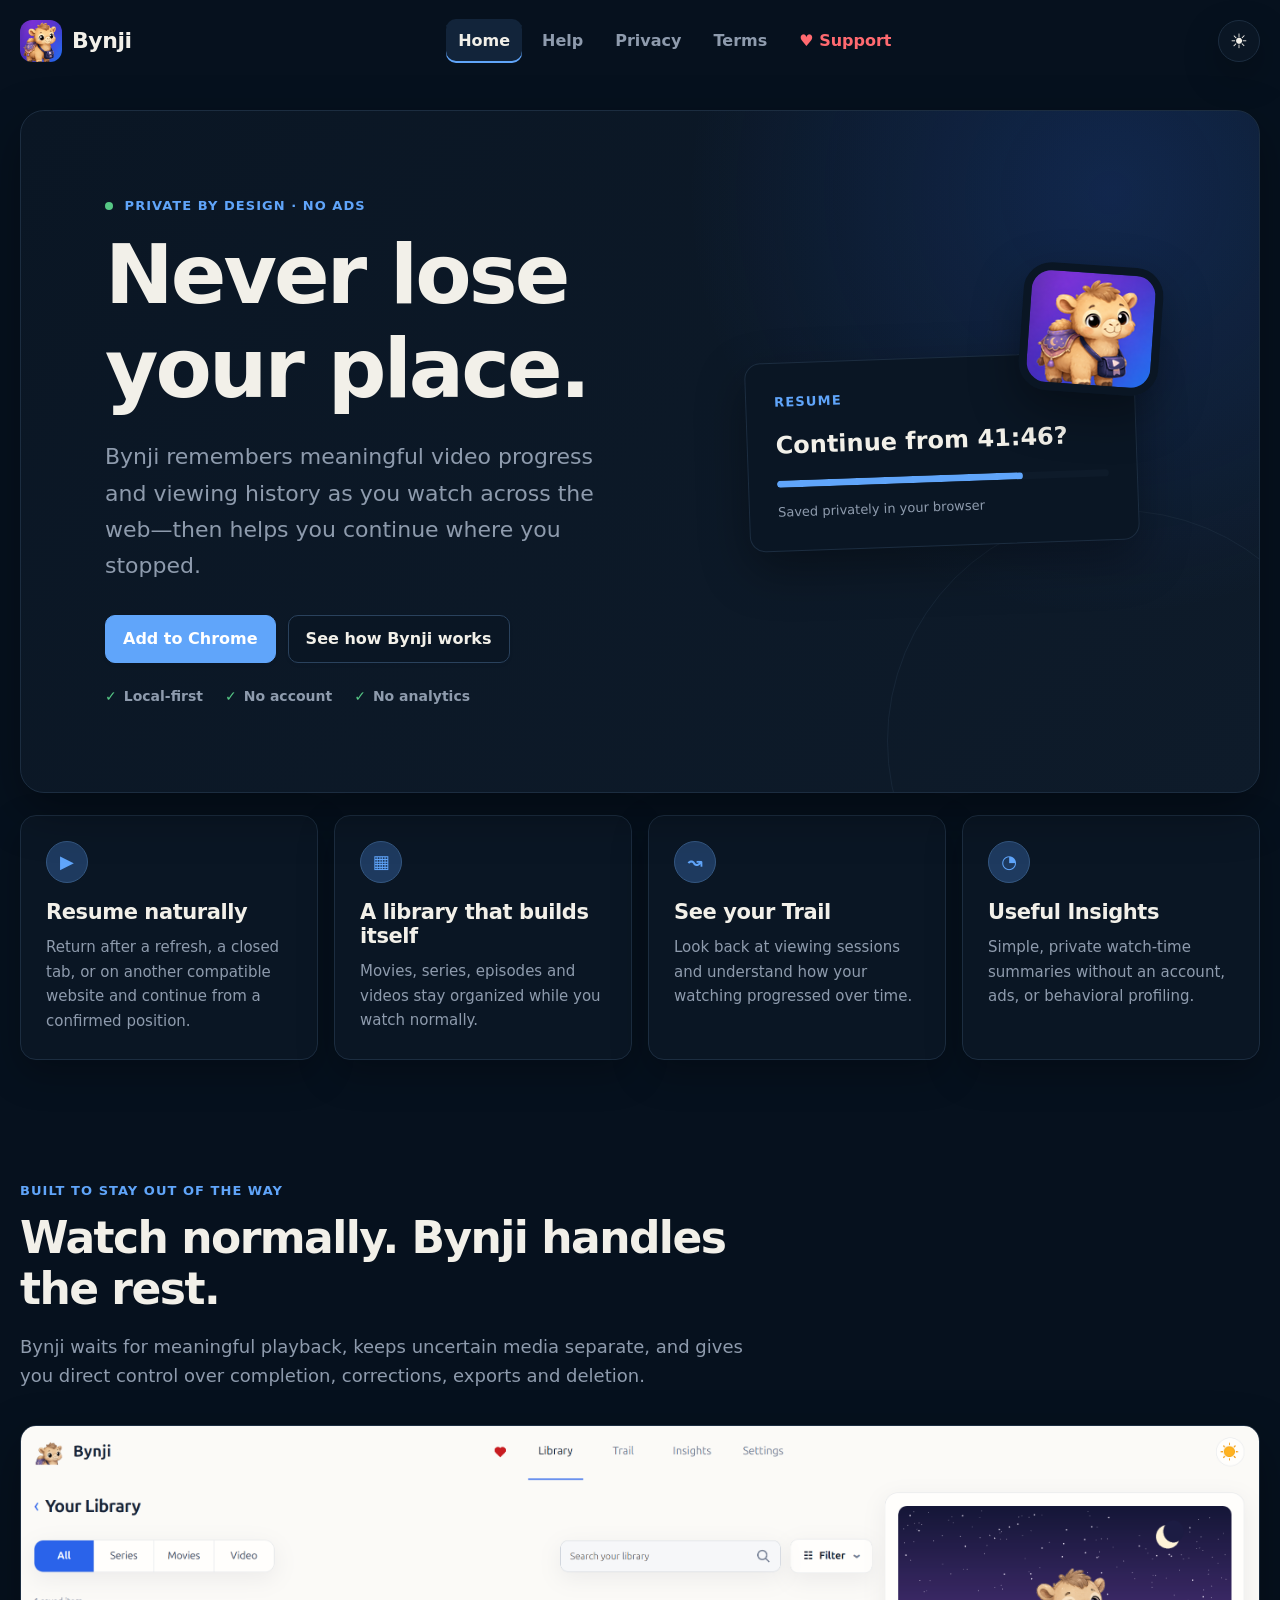
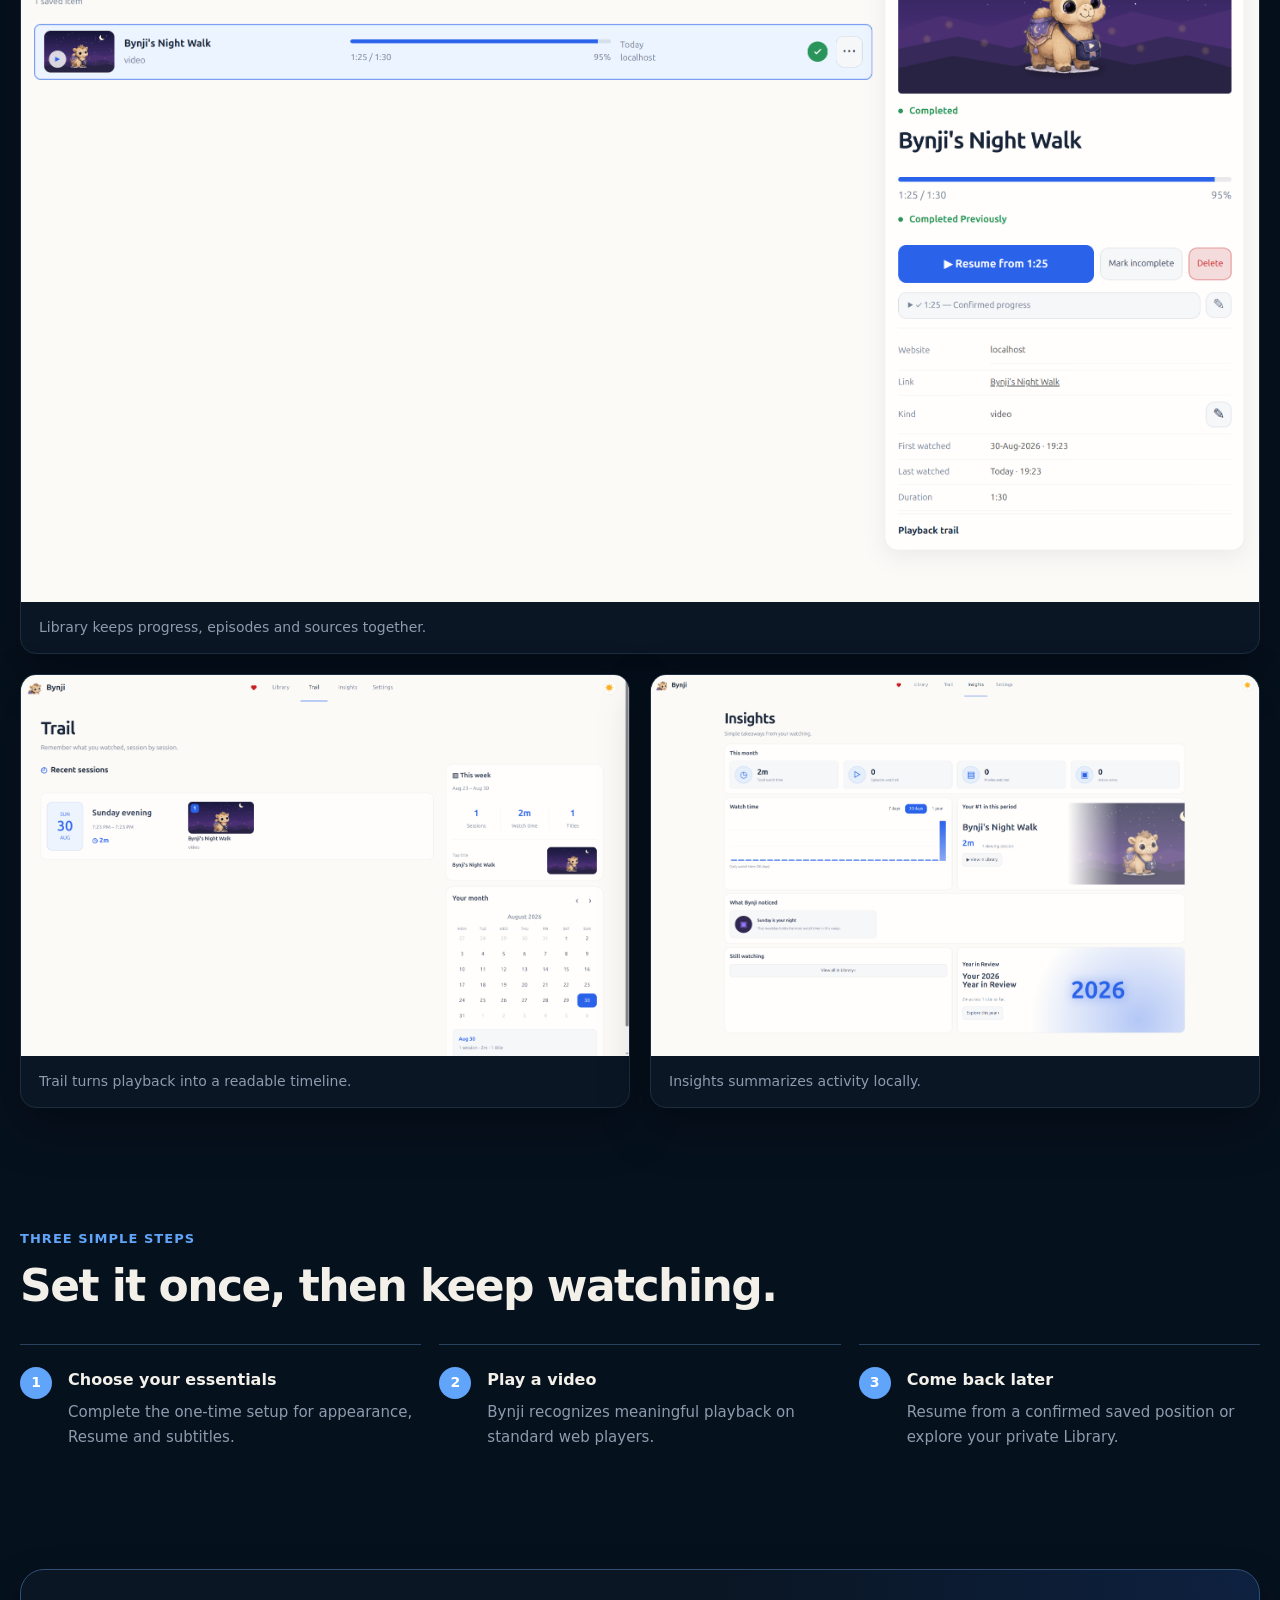
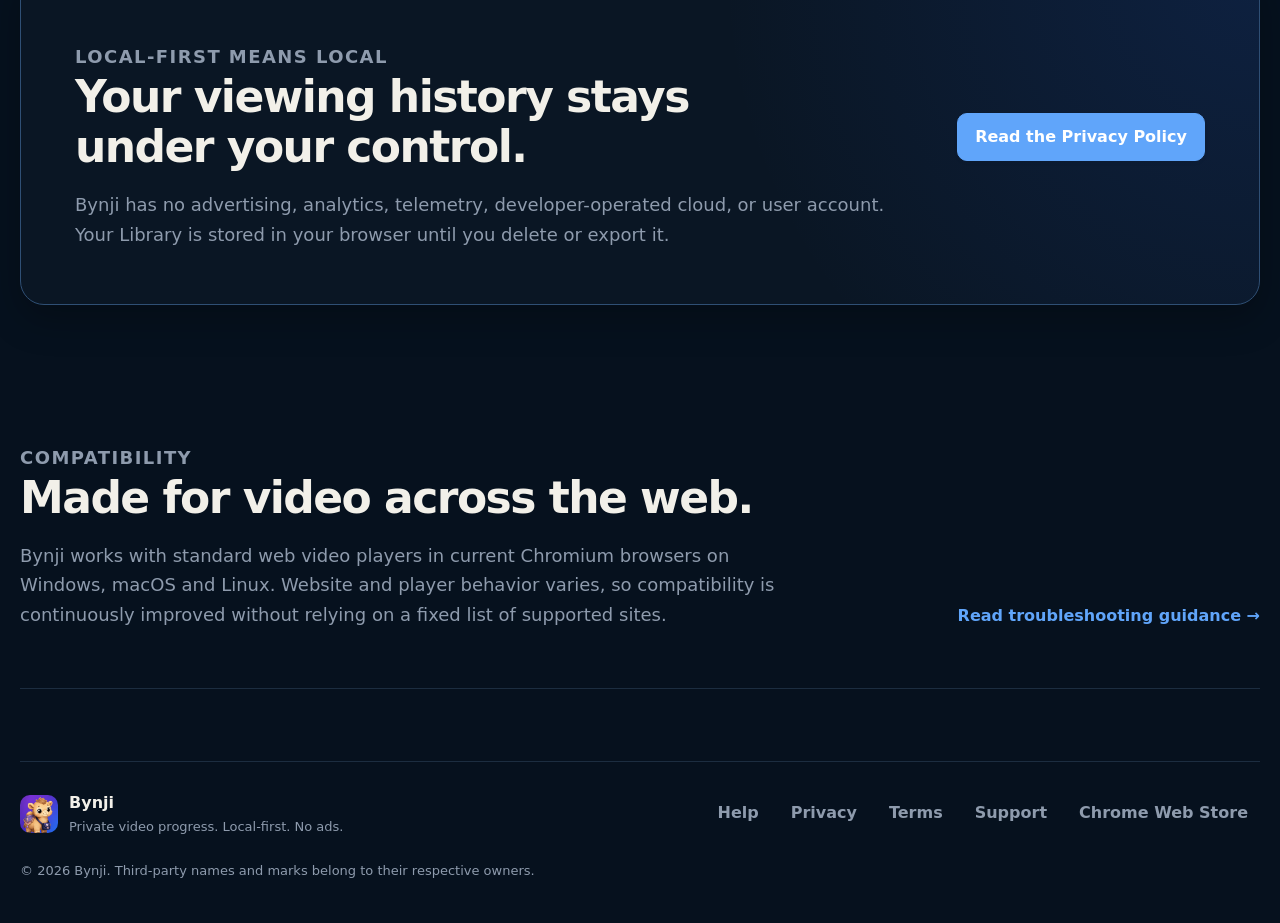
==== commit ccc23cec: "Add files via upload" ====
--- a/index.html
+++ b/index.html
@@ -70,10 +70,12 @@
             watch across the web—then helps you continue where you stopped.
           </p>
           <div class="actions">
-            <span
-              class="button button--primary button--disabled"
-              aria-label="Chrome Web Store availability coming soon"
-              >Chrome Web Store · Coming soon</span
+            <a
+              class="button button--primary"
+              href="https://chromewebstore.google.com/detail/bynji/bficoegaabaomkpamgkogghmghdmhdac"
+              target="_blank"
+              rel="noreferrer"
+              >Add to Chrome</a
             >
             <a class="button" href="help.html">See how Bynji works</a>
           </div>
@@ -264,6 +266,12 @@
         <a href="privacy.html">Privacy</a>
         <a href="terms.html">Terms</a>
         <a href="support.html">Support</a>
+        <a
+          href="https://chromewebstore.google.com/detail/bynji/bficoegaabaomkpamgkogghmghdmhdac"
+          target="_blank"
+          rel="noreferrer"
+          >Chrome Web Store</a
+        >
       </nav>
       <p>
         © 2026 Bynji. Third-party names and marks belong to their respective
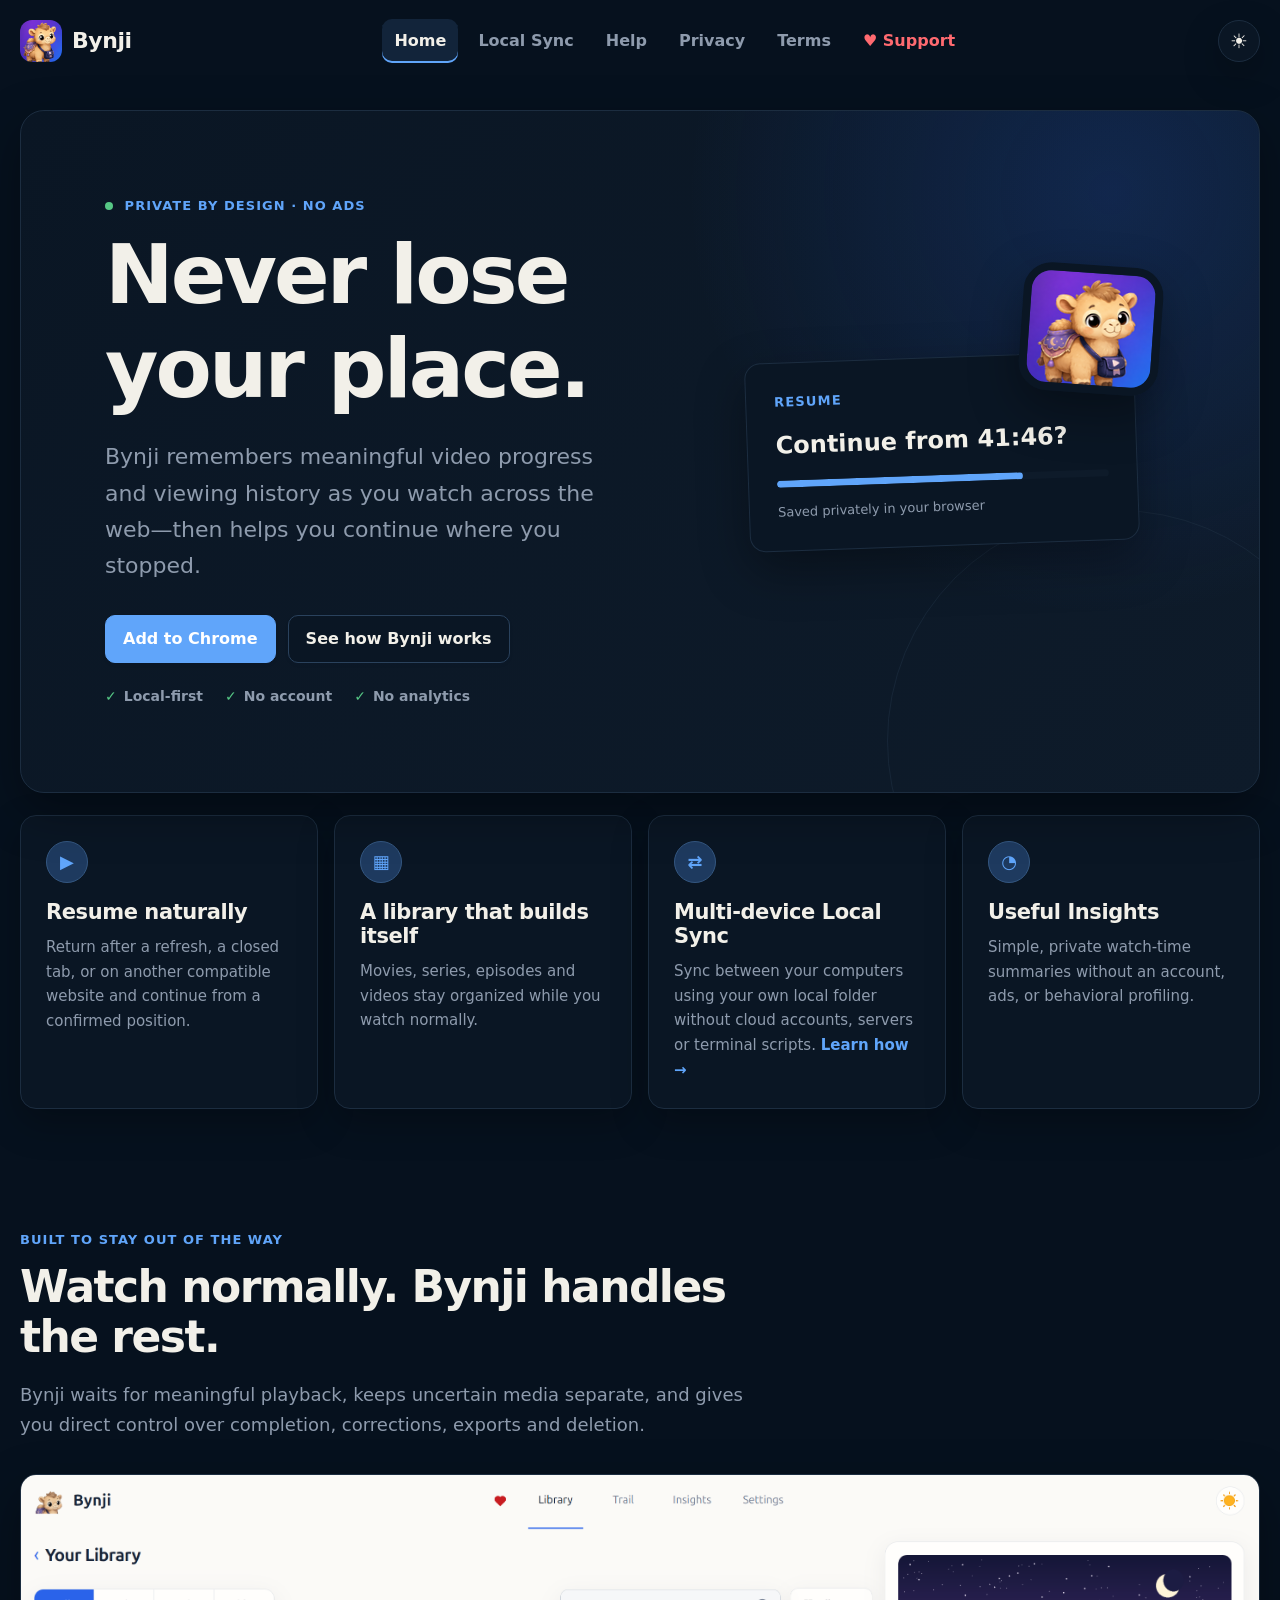
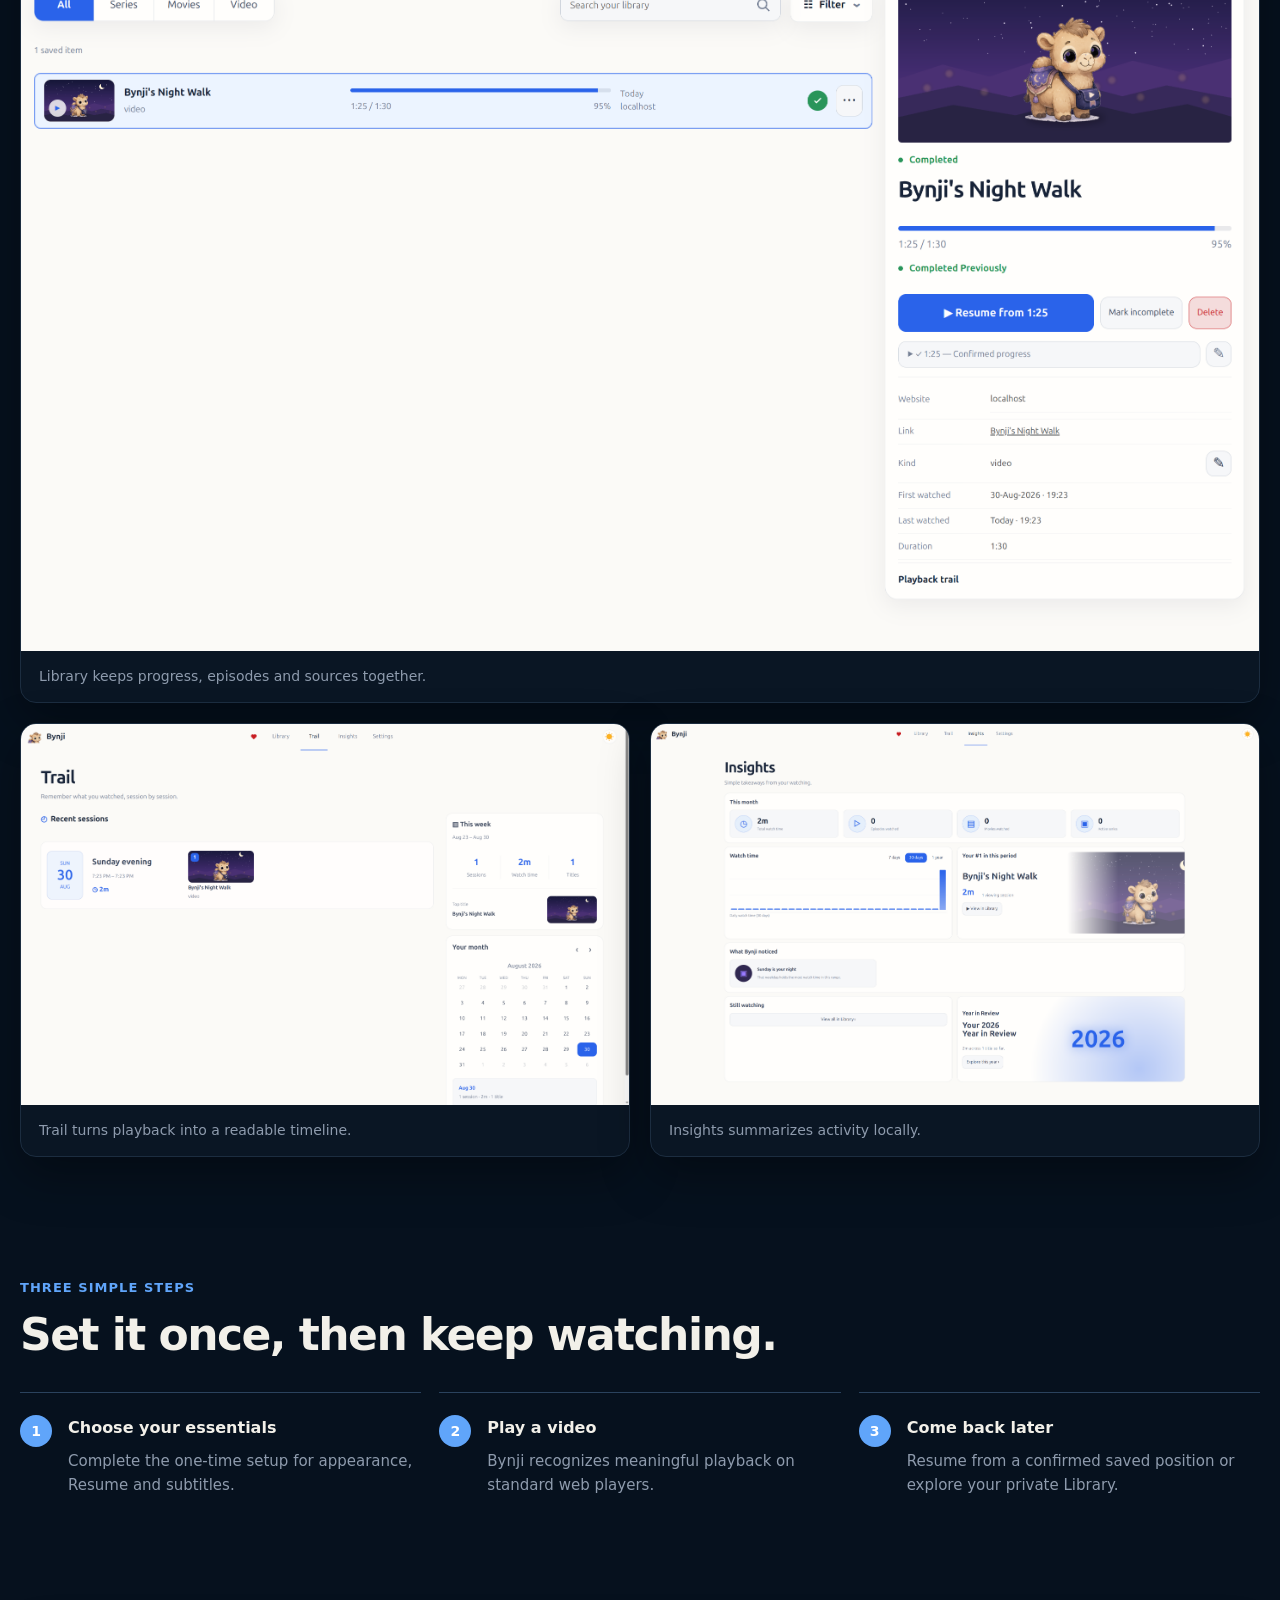
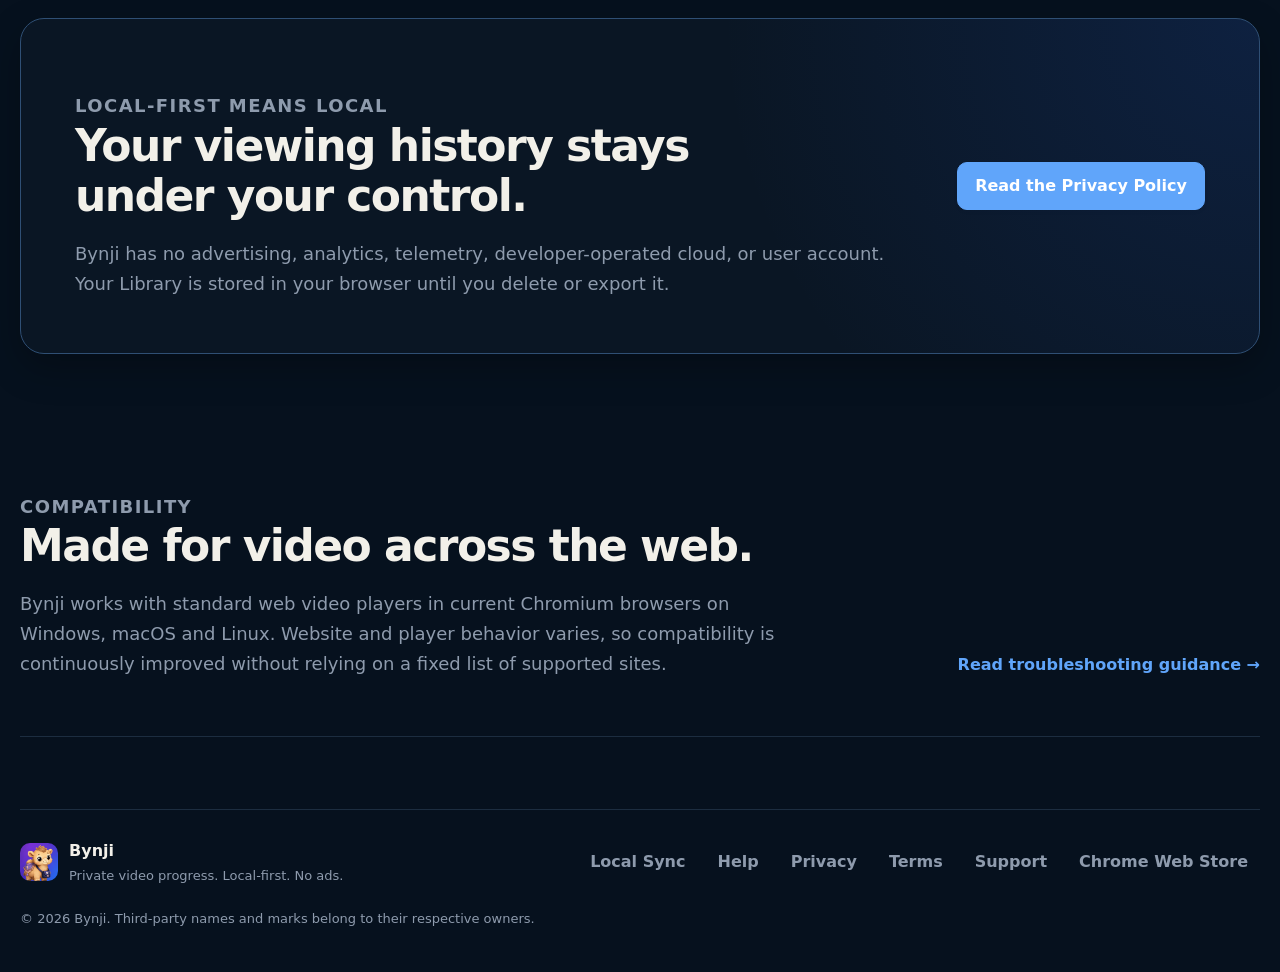
==== commit f68ac5c2: "Add files via upload" ====
--- a/index.html
+++ b/index.html
@@ -35,6 +35,46 @@
     />
     <script src="theme.js?v=20260831-2"></script>
     <link rel="stylesheet" href="site.css?v=20260831-2" />
+    <script type="application/ld+json">
+      {
+        "@context": "https://schema.org",
+        "@type": "SoftwareApplication",
+        "name": "Bynji",
+        "headline": "Never lose your place on web video players",
+        "description": "Private, local-first browser extension that remembers video progress and viewing history across the web. No ads, no accounts, no cloud servers.",
+        "applicationCategory": "ProductivityApplication",
+        "operatingSystem": "Windows, macOS, Linux, ChromeOS",
+        "offers": {
+          "@type": "Offer",
+          "price": "0",
+          "priceCurrency": "USD"
+        },
+        "installUrl": "https://chromewebstore.google.com/detail/bynji/bficoegaabaomkpamgkogghmghdmhdac",
+        "url": "https://bynjiapp.github.io/bynji-legal/",
+        "image": "https://bynjiapp.github.io/bynji-legal/assets/bynji-brand-banner.png",
+        "screenshot": [
+          "https://bynjiapp.github.io/bynji-legal/assets/library.png",
+          "https://bynjiapp.github.io/bynji-legal/assets/popup-resume-context.png",
+          "https://bynjiapp.github.io/bynji-legal/assets/insights.png"
+        ],
+        "featureList": [
+          "Automatic video progress tracking",
+          "Confirmed Resume positions across web players",
+          "Continue Watching shelf",
+          "Organized personal video Library",
+          "Watch Later queue",
+          "On-device viewing Insights and Year in Review",
+          "Optional multi-device local folder sync without cloud accounts",
+          "Multi-viewer profiles with avatars",
+          "Zero telemetry, zero ads, 100% on-device storage"
+        ],
+        "author": {
+          "@type": "Organization",
+          "name": "Bynji",
+          "url": "https://bynjiapp.github.io/bynji-legal/"
+        }
+      }
+    </script>
   </head>
   <body>
     <a class="skip-link" href="#main">Skip to content</a>
@@ -45,6 +85,7 @@
       </a>
       <nav class="site-nav" aria-label="Primary navigation">
         <a aria-current="page" href="index.html">Home</a>
+        <a href="sync.html">Local Sync</a>
         <a href="help.html">Help</a>
         <a href="privacy.html">Privacy</a>
         <a href="terms.html">Terms</a>
@@ -119,11 +160,12 @@
           </p>
         </article>
         <article class="feature-card">
-          <span class="feature-icon" aria-hidden="true">↝</span>
-          <h2>See your Trail</h2>
-          <p>
-            Look back at viewing sessions and understand how your watching
-            progressed over time.
+          <span class="feature-icon" aria-hidden="true">⇄</span>
+          <h2>Multi-device Local Sync</h2>
+          <p>
+            Sync between your computers using your own local folder without
+            cloud accounts, servers or terminal scripts.
+            <a class="text-link" href="sync.html">Learn how →</a>
           </p>
         </article>
         <article class="feature-card">
@@ -262,6 +304,7 @@
         </div>
       </div>
       <nav aria-label="Footer navigation">
+        <a href="sync.html">Local Sync</a>
         <a href="help.html">Help</a>
         <a href="privacy.html">Privacy</a>
         <a href="terms.html">Terms</a>
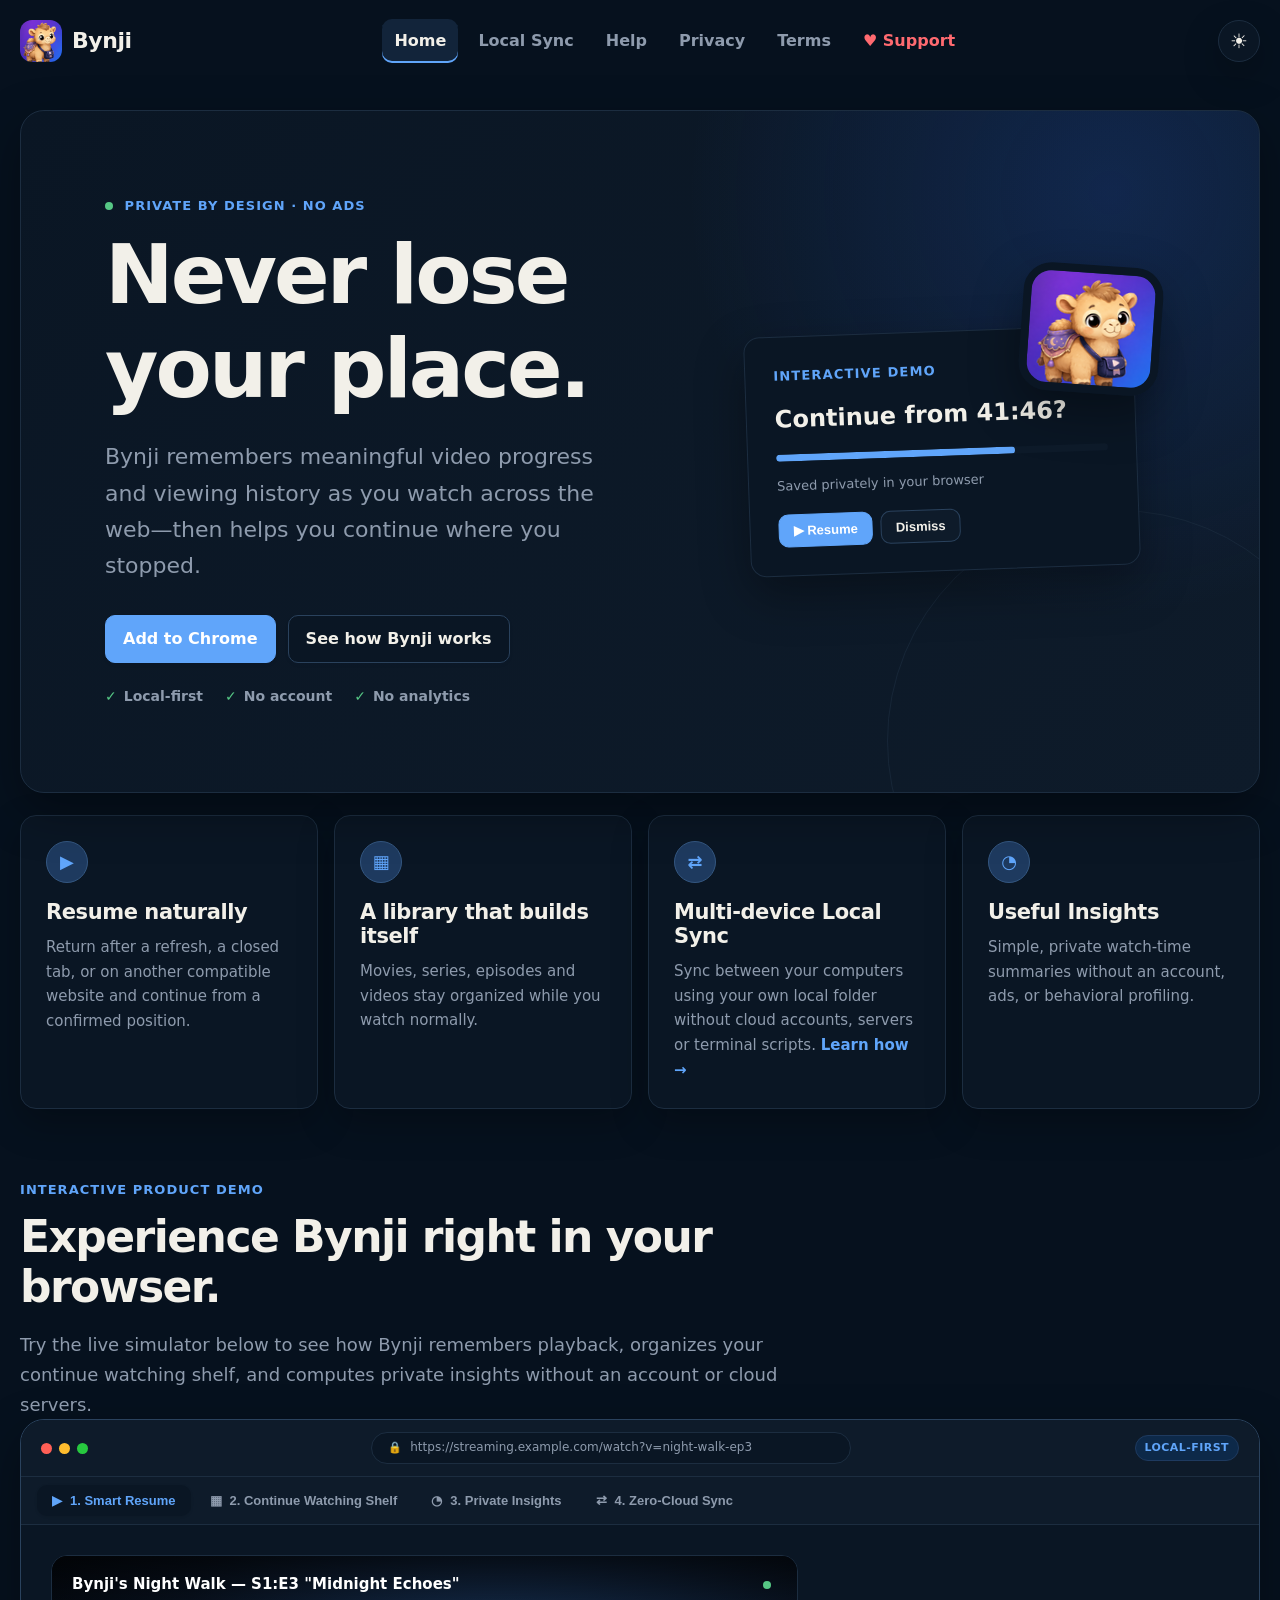
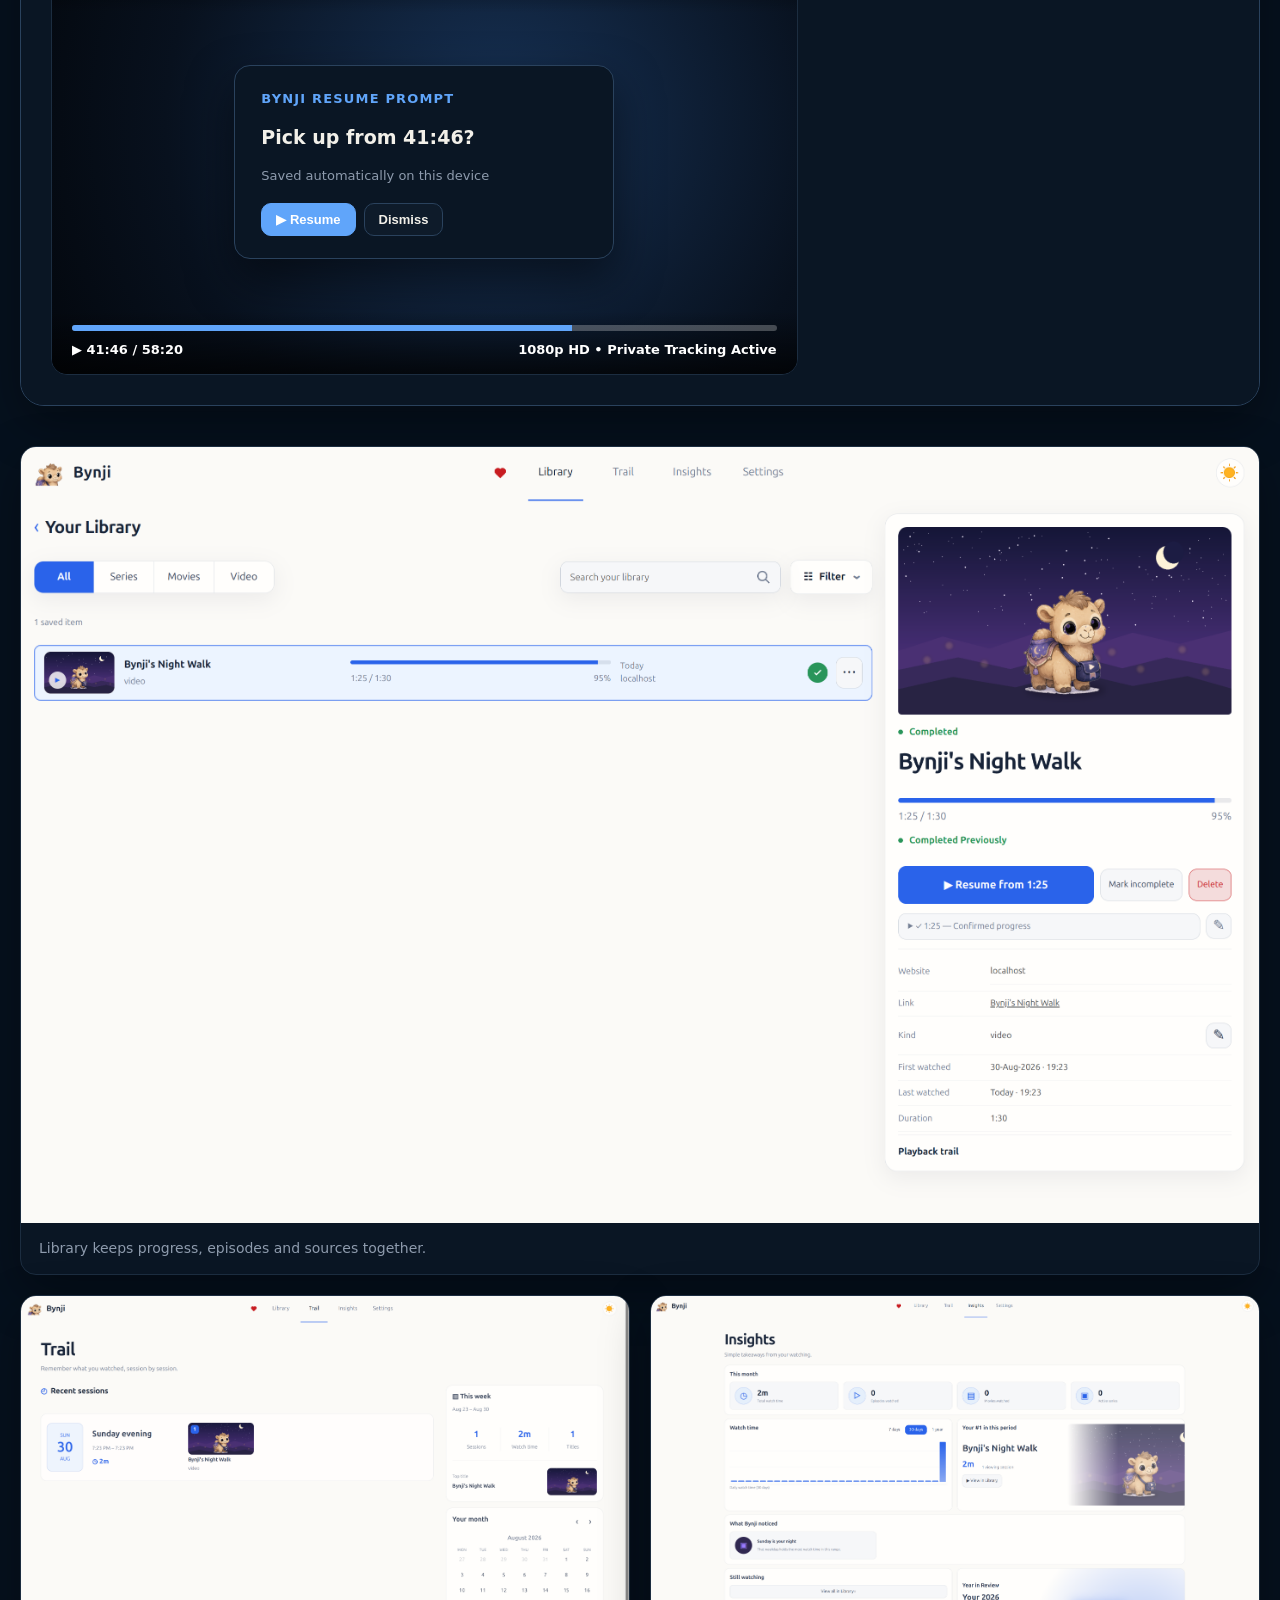
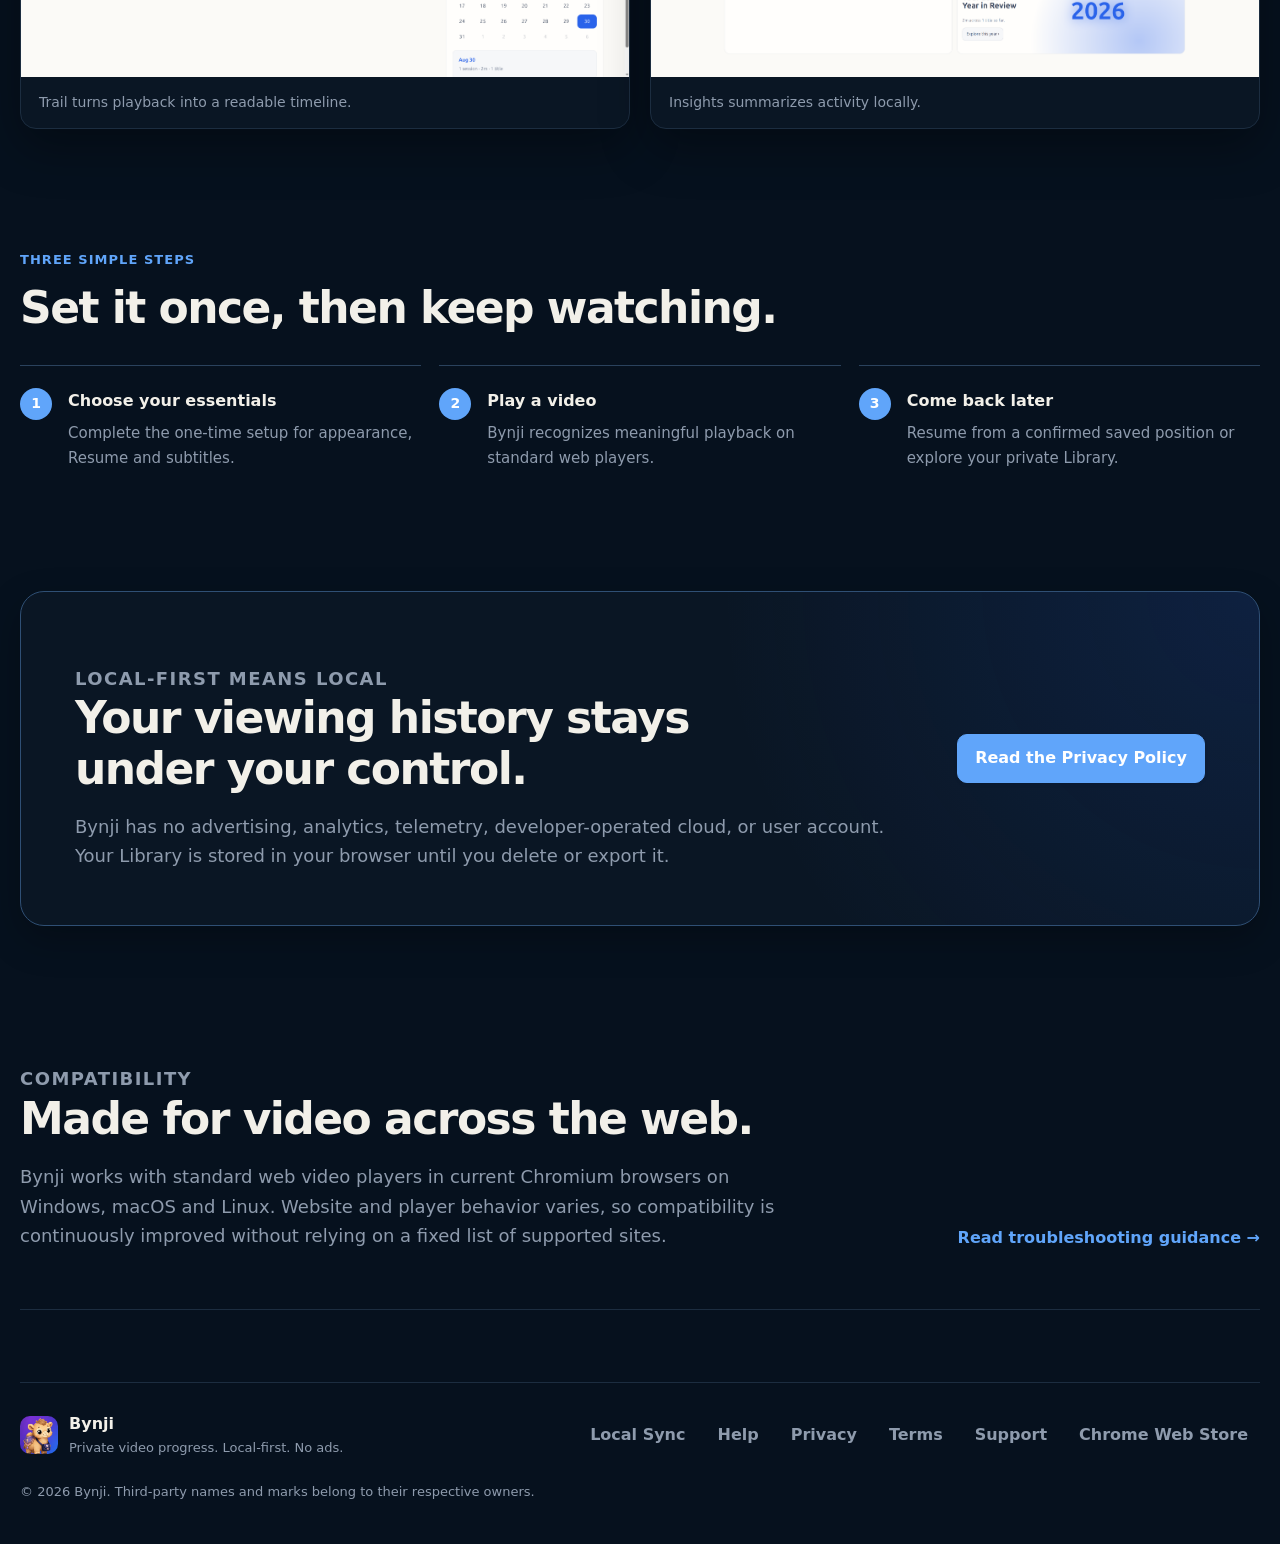
==== commit a054346c: "Add files via upload" ====
--- a/index.html
+++ b/index.html
@@ -34,6 +34,7 @@
       href="assets/favicon-16.png"
     />
     <script src="theme.js?v=20260831-2"></script>
+    <script src="simulator.js?v=20260905-1" defer></script>
     <link rel="stylesheet" href="site.css?v=20260831-2" />
     <script type="application/ld+json">
       {
@@ -126,18 +127,32 @@
             <li>No analytics</li>
           </ul>
         </div>
-        <div class="hero-art" aria-hidden="true">
+        <div class="hero-art">
           <img
             src="assets/bynji-icon-128.png"
-            alt=""
+            alt="Bynji Logo"
             width="128"
             height="128"
           />
-          <div class="resume-card">
-            <span class="resume-label">Resume</span>
+          <div class="resume-card" data-hero-card data-state="initial">
+            <span class="resume-label">Interactive Demo</span>
             <strong>Continue from 41:46?</strong>
-            <span class="progress-track"><span></span></span>
-            <span class="resume-meta">Saved privately in your browser</span>
+            <span class="progress-track"><span data-hero-progress style="width: 72%;"></span></span>
+            <span class="resume-meta" data-hero-status>Saved privately in your browser</span>
+            <div class="resume-card__actions">
+              <button type="button" class="resume-card__btn resume-card__btn--primary" data-hero-resume>
+                ▶ Resume
+              </button>
+              <button type="button" class="resume-card__btn" data-hero-dismiss>
+                Dismiss
+              </button>
+            </div>
+            <div class="resume-card__reset-box">
+              <button type="button" class="resume-card__btn" data-hero-reset>
+                ↺ Replay demo
+              </button>
+            </div>
+            <div class="hero-toast" data-hero-toast role="status" aria-live="polite"></div>
           </div>
         </div>
       </section>
@@ -178,17 +193,191 @@
         </article>
       </section>
 
-      <section class="showcase" aria-labelledby="showcase-title">
+      <section class="showcase simulator-section" aria-labelledby="showcase-title">
         <div class="section-heading">
-          <p class="eyebrow">Built to stay out of the way</p>
-          <h2 id="showcase-title">Watch normally. Bynji handles the rest.</h2>
-          <p>
-            Bynji waits for meaningful playback, keeps uncertain media separate,
-            and gives you direct control over completion, corrections, exports
-            and deletion.
-          </p>
-        </div>
-        <figure class="product-shot product-shot--wide">
+          <p class="eyebrow">Interactive product demo</p>
+          <h2 id="showcase-title">Experience Bynji right in your browser.</h2>
+          <p>
+            Try the live simulator below to see how Bynji remembers playback, organizes your continue
+            watching shelf, and computes private insights without an account or cloud servers.
+          </p>
+        </div>
+
+        <!-- Interactive Simulator Window -->
+        <div class="simulator-window" data-bynji-simulator>
+          <div class="simulator-titlebar">
+            <div class="simulator-traffic-lights" aria-hidden="true">
+              <span class="traffic-red"></span>
+              <span class="traffic-yellow"></span>
+              <span class="traffic-green"></span>
+            </div>
+            <div class="simulator-url-bar">
+              <span class="lock-icon">🔒</span>
+              <span>https://streaming.example.com/watch?v=night-walk-ep3</span>
+            </div>
+            <span class="simulator-badge">Local-First</span>
+          </div>
+
+          <nav class="simulator-tab-nav" aria-label="Simulator features">
+            <button type="button" class="sim-tab-btn is-active" data-sim-tab="resume" aria-selected="true">
+              <span>▶</span> 1. Smart Resume
+            </button>
+            <button type="button" class="sim-tab-btn" data-sim-tab="shelf" aria-selected="false">
+              <span>▦</span> 2. Continue Watching Shelf
+            </button>
+            <button type="button" class="sim-tab-btn" data-sim-tab="insights" aria-selected="false">
+              <span>◔</span> 3. Private Insights
+            </button>
+            <button type="button" class="sim-tab-btn" data-sim-tab="sync" aria-selected="false">
+              <span>⇄</span> 4. Zero-Cloud Sync
+            </button>
+          </nav>
+
+          <div class="simulator-body">
+            <!-- Panel 1: Smart Resume Player -->
+            <div class="sim-panel is-active" data-sim-panel="resume">
+              <div class="sim-player">
+                <div class="sim-player__backdrop"></div>
+                <div class="sim-player__top-bar">
+                  <span class="sim-player__title">Bynji's Night Walk — S1:E3 "Midnight Echoes"</span>
+                  <span class="status-dot"></span>
+                </div>
+                <div class="sim-player__center">
+                  <div class="sim-player__resume-dialog">
+                    <span class="resume-label">Bynji Resume Prompt</span>
+                    <strong style="color: var(--text-strong); font-size: 19px;">Pick up from 41:46?</strong>
+                    <span class="resume-meta">Saved automatically on this device</span>
+                    <div style="display: flex; gap: 8px; margin-top: 4px;">
+                      <button type="button" class="resume-card__btn resume-card__btn--primary" onclick="this.closest('.sim-player').querySelector('.sim-player__scrubber-fill').style.width='72%'; this.textContent='✓ Resumed!';">
+                        ▶ Resume
+                      </button>
+                      <button type="button" class="resume-card__btn" onclick="this.closest('.sim-player__resume-dialog').style.display='none';">
+                        Dismiss
+                      </button>
+                    </div>
+                  </div>
+                </div>
+                <div class="sim-player__bottom-bar">
+                  <div class="sim-player__scrubber">
+                    <div class="sim-player__scrubber-fill"></div>
+                  </div>
+                  <div class="sim-player__controls">
+                    <span>▶ 41:46 / 58:20</span>
+                    <span>1080p HD • Private Tracking Active</span>
+                  </div>
+                </div>
+              </div>
+            </div>
+
+            <!-- Panel 2: Continue Watching Shelf -->
+            <div class="sim-panel" data-sim-panel="shelf" hidden>
+              <div class="sim-shelf-layout">
+                <div class="sim-shelf-list">
+                  <div class="sim-shelf-item is-selected" data-shelf-card data-title="Bynji's Night Walk — Ep. 3" data-meta="Streaming Site • S1:E3" data-time="41:46 / 58:20" data-pct="72%">
+                    <div class="sim-shelf-thumb">▶</div>
+                    <div class="sim-shelf-info">
+                      <strong>Bynji's Night Walk — Ep. 3</strong>
+                      <span>41:46 / 58:20 (72% complete)</span>
+                    </div>
+                  </div>
+                  <div class="sim-shelf-item" data-shelf-card data-title="Cosmos Voyage: Deep Universe" data-meta="Documentary • 4K Web Player" data-time="1:14:20 / 1:45:00" data-pct="70%">
+                    <div class="sim-shelf-thumb">🪐</div>
+                    <div class="sim-shelf-info">
+                      <strong>Cosmos Voyage: Deep Universe</strong>
+                      <span>1:14:20 / 1:45:00 (70% complete)</span>
+                    </div>
+                  </div>
+                  <div class="sim-shelf-item" data-shelf-card data-title="Modern Software Engineering 2026" data-meta="Lecture • Tech Academy" data-time="18:30 / 42:15" data-pct="44%">
+                    <div class="sim-shelf-thumb">💻</div>
+                    <div class="sim-shelf-info">
+                      <strong>Modern Software Engineering 2026</strong>
+                      <span>18:30 / 42:15 (44% complete)</span>
+                    </div>
+                  </div>
+                </div>
+                <div class="sim-shelf-preview-card">
+                  <span class="resume-label">Details Panel Preview</span>
+                  <strong data-shelf-preview-title style="color: var(--text-strong); font-size: 18px;">Bynji's Night Walk — Ep. 3</strong>
+                  <span data-shelf-preview-meta class="resume-meta">Streaming Site • S1:E3</span>
+                  <div class="progress-track" style="margin: 8px 0;"><span data-shelf-preview-progress style="width: 72%; height: 100%; display: block; background: var(--accent);"></span></div>
+                  <span data-shelf-preview-time class="resume-meta">41:46 / 58:20</span>
+                  <button type="button" class="button button--primary" style="min-height: 38px; padding: 6px 14px; font-size: 13px; margin-top: 6px;">
+                    ▶ Resume playback
+                  </button>
+                </div>
+              </div>
+            </div>
+
+            <!-- Panel 3: Private Insights -->
+            <div class="sim-panel" data-sim-panel="insights" hidden>
+              <div class="sim-insights-header">
+                <div>
+                  <h3 style="margin: 0 0 4px; color: var(--text-strong);">On-Device Viewing Insights</h3>
+                  <span class="resume-meta">Summarized privately in IndexedDB. Zero cloud telemetry.</span>
+                </div>
+                <div class="sim-pills">
+                  <button type="button" class="sim-pill-btn is-active" data-insights-range="week">This Week</button>
+                  <button type="button" class="sim-pill-btn" data-insights-range="month">Month</button>
+                  <button type="button" class="sim-pill-btn" data-insights-range="all">All Time</button>
+                </div>
+              </div>
+              <div class="sim-stats-grid">
+                <div class="sim-stat-card">
+                  <span class="label">Watch Time</span>
+                  <span class="value" data-stat-total-time>14.8 hrs</span>
+                  <span class="subtext">↑ 12% vs last week</span>
+                </div>
+                <div class="sim-stat-card">
+                  <span class="label">Episodes Watched</span>
+                  <span class="value" data-stat-total-videos>23 videos</span>
+                  <span class="subtext">4 series in progress</span>
+                </div>
+                <div class="sim-stat-card">
+                  <span class="label">Completion Rate</span>
+                  <span class="value" data-stat-completion>84%</span>
+                  <span class="subtext">100% on-device</span>
+                </div>
+              </div>
+            </div>
+
+            <!-- Panel 4: Zero-Cloud Sync -->
+            <div class="sim-panel" data-sim-panel="sync" hidden>
+              <div class="sim-sync-flow">
+                <div style="display: flex; justify-content: space-between; align-items: center;">
+                  <div>
+                    <h3 style="margin: 0 0 4px; color: var(--text-strong);">Local Folder Synchronization</h3>
+                    <span class="resume-meta">Paired with your local folder (e.g. Syncthing, Dropbox, NAS)</span>
+                  </div>
+                  <button type="button" class="button button--primary" style="min-height: 38px; padding: 6px 14px; font-size: 13px;" data-sim-sync-trigger>
+                    🔄 Sync Now
+                  </button>
+                </div>
+                <div class="sim-sync-devices">
+                  <div class="sim-device-card">
+                    <div class="sim-device-icon">💻</div>
+                    <strong style="display: block; color: var(--text-strong);">Laptop (Chrome)</strong>
+                    <span class="resume-meta">devices/laptop-id/</span>
+                  </div>
+                  <div class="sim-sync-connector">
+                    <span>⇄</span>
+                    <span style="font-size: 11px; font-weight: 700; color: var(--muted);">folder.json</span>
+                  </div>
+                  <div class="sim-device-card">
+                    <div class="sim-device-icon">🖥️</div>
+                    <strong style="display: block; color: var(--text-strong);">Desktop PC (Brave)</strong>
+                    <span class="resume-meta">devices/desktop-id/</span>
+                  </div>
+                </div>
+                <div style="background: var(--surface-secondary); padding: 14px 20px; border-radius: var(--radius-small); border: 1px solid var(--border); display: flex; justify-content: space-between; font-size: 13px;">
+                  <span data-sim-sync-status><span class="status-dot status-dot--success"></span> Synced (2 devices)</span>
+                  <span class="resume-meta">Last sync: <span data-sim-sync-time>2 mins ago</span></span>
+                </div>
+              </div>
+            </div>
+          </div>
+        </div>
+
+        <figure class="product-shot product-shot--wide" style="margin-top: 40px;">
           <img
             src="assets/library.png"
             alt="Bynji Library showing Continue Watching, an organized series list and item details"
--- a/site.css
+++ b/site.css
@@ -900,3 +900,522 @@
     scroll-behavior: auto;
   }
 }
+
+/* ── Interactive Hero Card & Toast ────────────────────────────────────────── */
+.resume-card {
+  position: relative;
+  transition: transform 220ms ease, box-shadow 220ms ease;
+}
+
+.resume-card:hover {
+  transform: translateY(-2px) rotate(-1.5deg);
+}
+
+.resume-card__actions {
+  display: flex;
+  gap: 8px;
+  align-items: center;
+  margin-top: 4px;
+}
+
+.resume-card__btn {
+  border: 1px solid var(--border-strong);
+  border-radius: var(--radius-small);
+  padding: 8px 14px;
+  background: var(--surface-secondary);
+  color: var(--text-strong);
+  font-size: 13px;
+  font-weight: 700;
+  cursor: pointer;
+  display: inline-flex;
+  align-items: center;
+  gap: 6px;
+  transition: background 150ms ease, border-color 150ms ease, transform 100ms ease;
+}
+
+.resume-card__btn:hover {
+  background: var(--surface-hover);
+  border-color: var(--accent);
+}
+
+.resume-card__btn:active {
+  transform: scale(0.97);
+}
+
+.resume-card__btn--primary {
+  background: var(--accent);
+  border-color: var(--accent);
+  color: #fff;
+}
+
+.resume-card__btn--primary:hover {
+  background: var(--accent-hover);
+  border-color: var(--accent-hover);
+}
+
+.resume-card__reset-box {
+  display: none;
+  align-items: center;
+  gap: 8px;
+  font-size: 13px;
+  color: var(--muted);
+}
+
+.resume-card[data-state="resumed"] .resume-card__actions,
+.resume-card[data-state="dismissed"] .resume-card__actions {
+  display: none;
+}
+
+.resume-card[data-state="resumed"] .resume-card__reset-box,
+.resume-card[data-state="dismissed"] .resume-card__reset-box {
+  display: flex;
+}
+
+.hero-toast {
+  position: absolute;
+  bottom: -46px;
+  left: 50%;
+  transform: translateX(-50%) translateY(10px);
+  background: var(--surface-selected);
+  border: 1px solid var(--accent);
+  color: var(--text-strong);
+  font-size: 13px;
+  font-weight: 650;
+  padding: 8px 16px;
+  border-radius: 99px;
+  white-space: nowrap;
+  box-shadow: var(--shadow);
+  opacity: 0;
+  pointer-events: none;
+  transition: opacity 200ms ease, transform 200ms cubic-bezier(0.16, 1, 0.3, 1);
+  z-index: 10;
+}
+
+.hero-toast.is-visible {
+  opacity: 1;
+  transform: translateX(-50%) translateY(0);
+}
+
+/* ── Interactive Showcase App Window Simulator ───────────────────────────── */
+.simulator-section {
+  margin: 70px 0 30px;
+}
+
+.simulator-window {
+  border: 1px solid var(--border-strong);
+  border-radius: var(--radius-large);
+  background: var(--surface);
+  box-shadow: var(--shadow);
+  overflow: hidden;
+  display: flex;
+  flex-direction: column;
+}
+
+.simulator-titlebar {
+  display: flex;
+  align-items: center;
+  justify-content: space-between;
+  gap: 16px;
+  padding: 12px 20px;
+  background: var(--surface-secondary);
+  border-bottom: 1px solid var(--border);
+  font-size: 13px;
+}
+
+.simulator-traffic-lights {
+  display: flex;
+  gap: 7px;
+}
+
+.simulator-traffic-lights span {
+  width: 11px;
+  height: 11px;
+  border-radius: 50%;
+  display: inline-block;
+}
+
+.traffic-red { background: #ff5f56; }
+.traffic-yellow { background: #ffbd2e; }
+.traffic-green { background: #27c93f; }
+
+.simulator-url-bar {
+  display: flex;
+  align-items: center;
+  gap: 8px;
+  background: var(--surface);
+  border: 1px solid var(--border);
+  border-radius: 99px;
+  padding: 5px 16px;
+  color: var(--muted);
+  font-size: 12px;
+  max-width: 480px;
+  width: 100%;
+  overflow: hidden;
+  text-overflow: ellipsis;
+  white-space: nowrap;
+}
+
+.simulator-url-bar .lock-icon {
+  color: var(--success);
+  font-size: 11px;
+}
+
+.simulator-badge {
+  font-size: 11px;
+  font-weight: 750;
+  color: var(--accent);
+  background: var(--surface-selected);
+  border: 1px solid var(--accent-soft);
+  padding: 3px 9px;
+  border-radius: 99px;
+  letter-spacing: 0.04em;
+  text-transform: uppercase;
+}
+
+.simulator-tab-nav {
+  display: flex;
+  gap: 4px;
+  padding: 8px 16px;
+  background: var(--surface-secondary);
+  border-bottom: 1px solid var(--border);
+  overflow-x: auto;
+}
+
+.sim-tab-btn {
+  background: transparent;
+  border: none;
+  border-radius: var(--radius-small);
+  padding: 8px 15px;
+  color: var(--muted);
+  font-weight: 700;
+  font-size: 13px;
+  cursor: pointer;
+  display: flex;
+  align-items: center;
+  gap: 8px;
+  transition: color 150ms ease, background 150ms ease;
+  white-space: nowrap;
+}
+
+.sim-tab-btn:hover {
+  color: var(--text-strong);
+  background: var(--surface-hover);
+}
+
+.sim-tab-btn.is-active {
+  color: var(--accent);
+  background: var(--surface);
+  box-shadow: 0 1px 3px rgb(0 0 0 / 10%);
+}
+
+.simulator-body {
+  min-height: 480px;
+  position: relative;
+  background: var(--surface);
+}
+
+.sim-panel {
+  display: none;
+  padding: 30px;
+  animation: bynjiFadeIn 220ms ease;
+}
+
+.sim-panel.is-active {
+  display: block;
+}
+
+@keyframes bynjiFadeIn {
+  from { opacity: 0; transform: translateY(4px); }
+  to { opacity: 1; transform: translateY(0); }
+}
+
+/* ── Tab 1: Video Player Simulation ── */
+.sim-player {
+  border-radius: var(--radius);
+  overflow: hidden;
+  background: #020710;
+  aspect-ratio: 16 / 9;
+  max-height: 420px;
+  position: relative;
+  display: flex;
+  flex-direction: column;
+  justify-content: space-between;
+  border: 1px solid var(--border);
+}
+
+.sim-player__backdrop {
+  position: absolute;
+  inset: 0;
+  background: radial-gradient(circle at 60% 40%, #173256 0%, #08111e 65%, #03070d 100%);
+  z-index: 1;
+}
+
+.sim-player__top-bar {
+  position: relative;
+  z-index: 3;
+  padding: 16px 20px;
+  display: flex;
+  align-items: center;
+  justify-content: space-between;
+  color: #fff;
+  background: linear-gradient(to bottom, rgb(0 0 0 / 60%), transparent);
+}
+
+.sim-player__title {
+  font-size: 15px;
+  font-weight: 700;
+}
+
+.sim-player__center {
+  position: relative;
+  z-index: 3;
+  display: flex;
+  justify-content: center;
+  align-items: center;
+}
+
+.sim-player__resume-dialog {
+  background: var(--surface);
+  border: 1px solid var(--border-strong);
+  border-radius: var(--radius);
+  padding: 22px 26px;
+  width: min(90%, 380px);
+  box-shadow: 0 20px 45px rgb(0 0 0 / 50%);
+  display: flex;
+  flex-direction: column;
+  gap: 12px;
+}
+
+.sim-player__bottom-bar {
+  position: relative;
+  z-index: 3;
+  padding: 14px 20px;
+  background: linear-gradient(to top, rgb(0 0 0 / 70%), transparent);
+  display: flex;
+  flex-direction: column;
+  gap: 8px;
+}
+
+.sim-player__scrubber {
+  height: 6px;
+  background: rgb(255 255 255 / 25%);
+  border-radius: 99px;
+  overflow: hidden;
+  position: relative;
+  cursor: pointer;
+}
+
+.sim-player__scrubber-fill {
+  height: 100%;
+  width: 71%;
+  background: var(--accent);
+  transition: width 400ms cubic-bezier(0.16, 1, 0.3, 1);
+}
+
+.sim-player__controls {
+  display: flex;
+  justify-content: space-between;
+  color: #fff;
+  font-size: 13px;
+  font-weight: 600;
+}
+
+/* ── Tab 2: Continue Watching Shelf Simulation ── */
+.sim-shelf-layout {
+  display: grid;
+  grid-template-columns: 1fr 340px;
+  gap: 24px;
+}
+
+.sim-shelf-list {
+  display: flex;
+  flex-direction: column;
+  gap: 12px;
+}
+
+.sim-shelf-item {
+  display: flex;
+  gap: 16px;
+  padding: 14px 18px;
+  background: var(--surface-secondary);
+  border: 1px solid var(--border);
+  border-radius: var(--radius-small);
+  cursor: pointer;
+  transition: all 160ms ease;
+  align-items: center;
+}
+
+.sim-shelf-item:hover,
+.sim-shelf-item.is-selected {
+  background: var(--surface-hover);
+  border-color: var(--accent);
+  transform: translateX(3px);
+}
+
+.sim-shelf-thumb {
+  width: 80px;
+  height: 48px;
+  border-radius: 6px;
+  background: var(--surface-selected);
+  display: grid;
+  place-items: center;
+  font-size: 18px;
+  color: var(--accent);
+  flex-shrink: 0;
+}
+
+.sim-shelf-info {
+  flex: 1;
+}
+
+.sim-shelf-info strong {
+  display: block;
+  color: var(--text-strong);
+  font-size: 14px;
+  margin-bottom: 2px;
+}
+
+.sim-shelf-info span {
+  font-size: 12px;
+  color: var(--muted);
+}
+
+.sim-shelf-preview-card {
+  background: var(--surface-secondary);
+  border: 1px solid var(--border);
+  border-radius: var(--radius);
+  padding: 22px;
+  display: flex;
+  flex-direction: column;
+  gap: 14px;
+}
+
+/* ── Tab 3: Insights Simulation ── */
+.sim-insights-header {
+  display: flex;
+  justify-content: space-between;
+  align-items: center;
+  margin-bottom: 24px;
+}
+
+.sim-pills {
+  display: flex;
+  gap: 6px;
+}
+
+.sim-pill-btn {
+  background: var(--surface-secondary);
+  border: 1px solid var(--border);
+  border-radius: 99px;
+  padding: 6px 14px;
+  color: var(--muted);
+  font-size: 12px;
+  font-weight: 700;
+  cursor: pointer;
+}
+
+.sim-pill-btn.is-active {
+  background: var(--accent);
+  border-color: var(--accent);
+  color: #fff;
+}
+
+.sim-stats-grid {
+  display: grid;
+  grid-template-columns: repeat(3, 1fr);
+  gap: 16px;
+}
+
+.sim-stat-card {
+  background: var(--surface-secondary);
+  border: 1px solid var(--border);
+  border-radius: var(--radius-small);
+  padding: 20px;
+  display: flex;
+  flex-direction: column;
+  gap: 6px;
+}
+
+.sim-stat-card .label {
+  font-size: 12px;
+  font-weight: 700;
+  color: var(--muted);
+  text-transform: uppercase;
+  letter-spacing: 0.05em;
+}
+
+.sim-stat-card .value {
+  font-size: 28px;
+  font-weight: 800;
+  color: var(--text-strong);
+}
+
+.sim-stat-card .subtext {
+  font-size: 12px;
+  color: var(--success);
+}
+
+/* ── Tab 4: Local Sync Simulation ── */
+.sim-sync-flow {
+  display: flex;
+  flex-direction: column;
+  gap: 20px;
+}
+
+.sim-sync-devices {
+  display: grid;
+  grid-template-columns: 1fr auto 1fr;
+  align-items: center;
+  gap: 20px;
+}
+
+.sim-device-card {
+  background: var(--surface-secondary);
+  border: 1px solid var(--border);
+  border-radius: var(--radius);
+  padding: 24px;
+  text-align: center;
+}
+
+.sim-device-icon {
+  font-size: 32px;
+  margin-bottom: 8px;
+}
+
+.sim-sync-connector {
+  display: flex;
+  flex-direction: column;
+  align-items: center;
+  gap: 8px;
+  color: var(--accent);
+  font-size: 20px;
+}
+
+.status-dot--syncing {
+  background: var(--accent);
+  animation: bynjiPulse 800ms infinite alternate;
+}
+
+.status-dot--success {
+  background: var(--success);
+}
+
+@keyframes bynjiPulse {
+  from { transform: scale(0.8); opacity: 0.5; }
+  to { transform: scale(1.2); opacity: 1; }
+}
+
+@media (max-width: 900px) {
+  .sim-shelf-layout {
+    grid-template-columns: 1fr;
+  }
+  .sim-stats-grid {
+    grid-template-columns: 1fr;
+  }
+  .sim-sync-devices {
+    grid-template-columns: 1fr;
+  }
+  .sim-sync-connector {
+    transform: rotate(90deg);
+  }
+}
